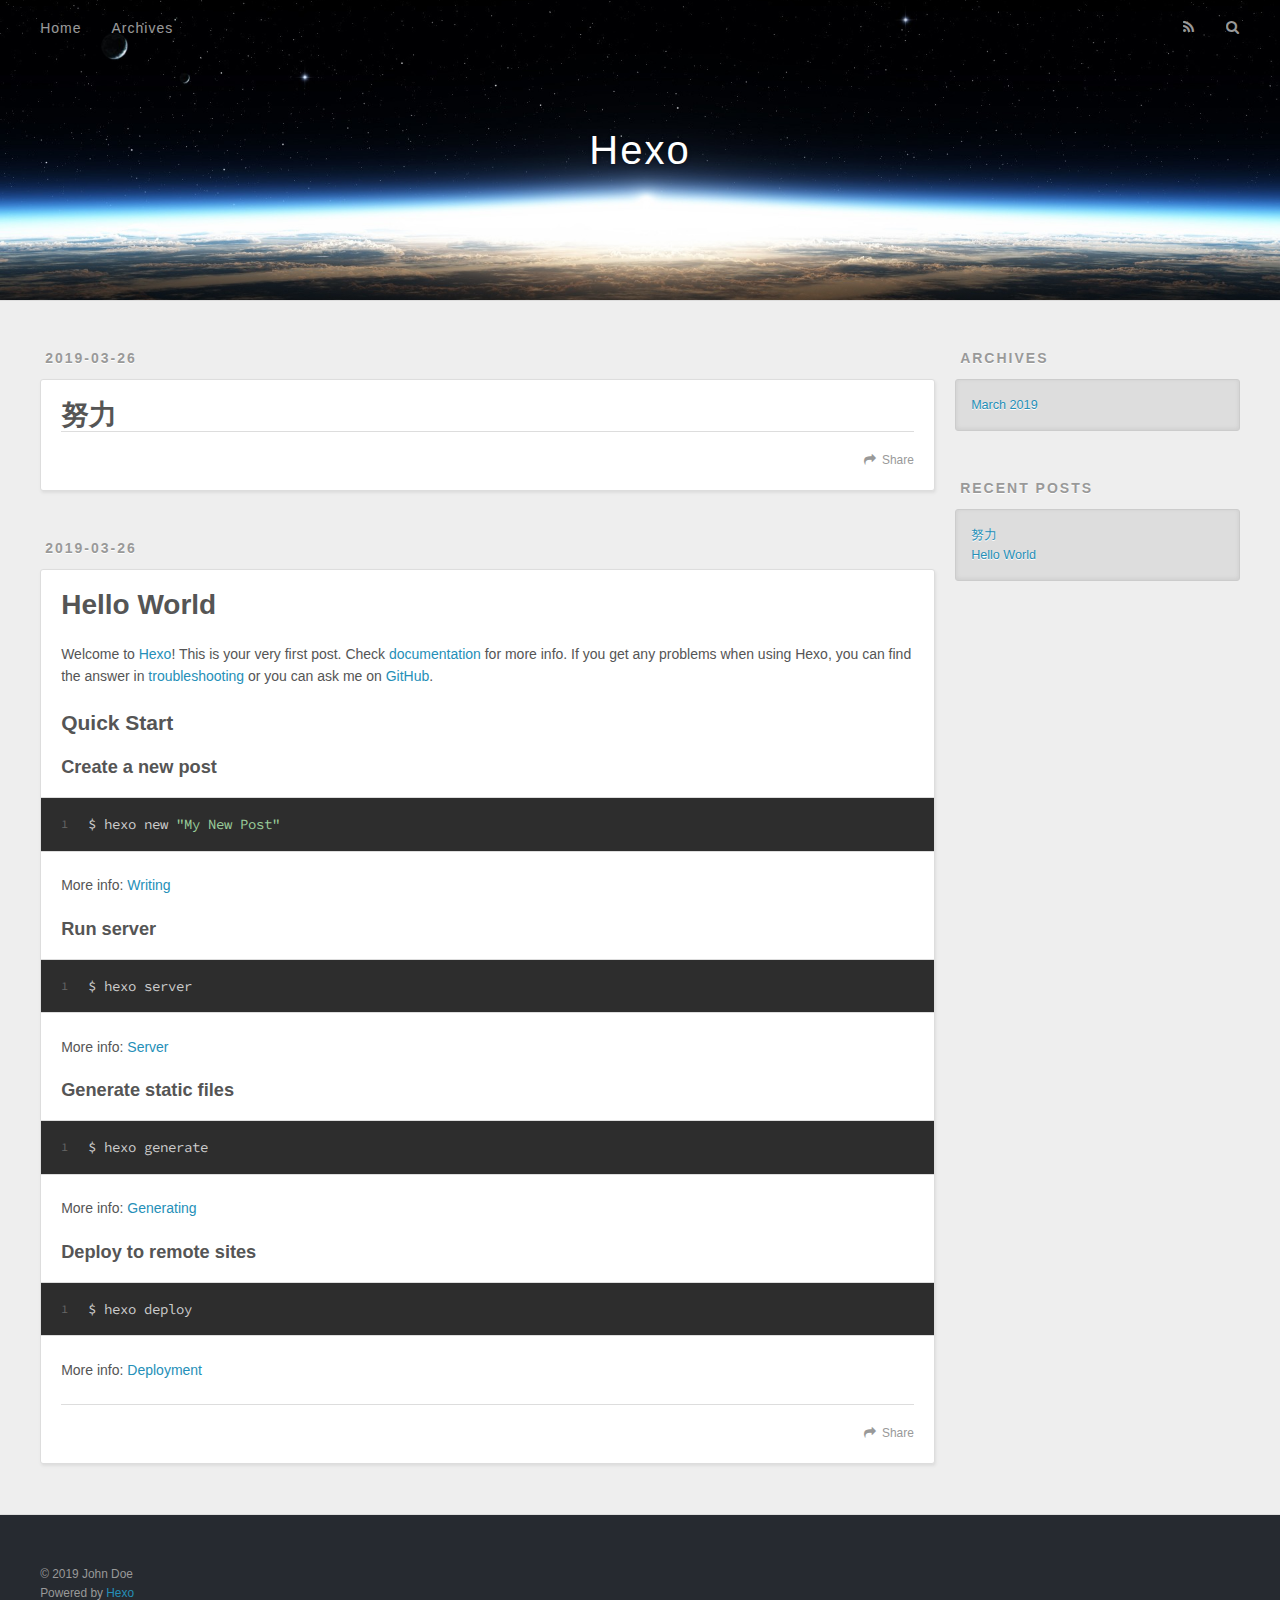
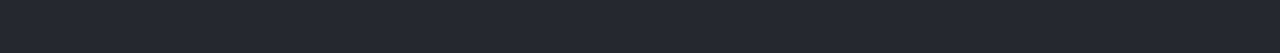
==== index.html @ d7b9ebb6 "Site updated: 2019-03-26 13:29:34" ====
<!DOCTYPE html>
<html>
<head><meta name="generator" content="Hexo 3.8.0">
  <meta charset="utf-8">
  

  
  <title>Hexo</title>
  <meta name="viewport" content="width=device-width, initial-scale=1, maximum-scale=1">
  <meta property="og:type" content="website">
<meta property="og:title" content="Hexo">
<meta property="og:url" content="http://yoursite.com/index.html">
<meta property="og:site_name" content="Hexo">
<meta property="og:locale" content="default">
<meta name="twitter:card" content="summary">
<meta name="twitter:title" content="Hexo">
  
    <link rel="alternate" href="/atom.xml" title="Hexo" type="application/atom+xml">
  
  
    <link rel="icon" href="/favicon.png">
  
  
    <link href="//fonts.googleapis.com/css?family=Source+Code+Pro" rel="stylesheet" type="text/css">
  
  <link rel="stylesheet" href="/css/style.css">
</head>
</html>
<body>
  <div id="container">
    <div id="wrap">
      <header id="header">
  <div id="banner"></div>
  <div id="header-outer" class="outer">
    <div id="header-title" class="inner">
      <h1 id="logo-wrap">
        <a href="/" id="logo">Hexo</a>
      </h1>
      
    </div>
    <div id="header-inner" class="inner">
      <nav id="main-nav">
        <a id="main-nav-toggle" class="nav-icon"></a>
        
          <a class="main-nav-link" href="/">Home</a>
        
          <a class="main-nav-link" href="/archives">Archives</a>
        
      </nav>
      <nav id="sub-nav">
        
          <a id="nav-rss-link" class="nav-icon" href="/atom.xml" title="RSS Feed"></a>
        
        <a id="nav-search-btn" class="nav-icon" title="Search"></a>
      </nav>
      <div id="search-form-wrap">
        <form action="//google.com/search" method="get" accept-charset="UTF-8" class="search-form"><input type="search" name="q" class="search-form-input" placeholder="Search"><button type="submit" class="search-form-submit">&#xF002;</button><input type="hidden" name="sitesearch" value="http://yoursite.com"></form>
      </div>
    </div>
  </div>
</header>
      <div class="outer">
        <section id="main">
  
    <article id="post-努力" class="article article-type-post" itemscope itemprop="blogPost">
  <div class="article-meta">
    <a href="/2019/03/26/努力/" class="article-date">
  <time datetime="2019-03-26T05:26:16.000Z" itemprop="datePublished">2019-03-26</time>
</a>
    
  </div>
  <div class="article-inner">
    
    
      <header class="article-header">
        
  
    <h1 itemprop="name">
      <a class="article-title" href="/2019/03/26/努力/">努力 </a>
    </h1>
  

      </header>
    
    <div class="article-entry" itemprop="articleBody">
      
        
      
    </div>
    <footer class="article-footer">
      <a data-url="http://yoursite.com/2019/03/26/努力/" data-id="cjtpc8acb0001mg4fw1z3nodf" class="article-share-link">Share</a>
      
      
    </footer>
  </div>
  
</article>


  
    <article id="post-hello-world" class="article article-type-post" itemscope itemprop="blogPost">
  <div class="article-meta">
    <a href="/2019/03/26/hello-world/" class="article-date">
  <time datetime="2019-03-26T03:21:30.908Z" itemprop="datePublished">2019-03-26</time>
</a>
    
  </div>
  <div class="article-inner">
    
    
      <header class="article-header">
        
  
    <h1 itemprop="name">
      <a class="article-title" href="/2019/03/26/hello-world/">Hello World</a>
    </h1>
  

      </header>
    
    <div class="article-entry" itemprop="articleBody">
      
        <p>Welcome to <a href="https://hexo.io/" target="_blank" rel="noopener">Hexo</a>! This is your very first post. Check <a href="https://hexo.io/docs/" target="_blank" rel="noopener">documentation</a> for more info. If you get any problems when using Hexo, you can find the answer in <a href="https://hexo.io/docs/troubleshooting.html" target="_blank" rel="noopener">troubleshooting</a> or you can ask me on <a href="https://github.com/hexojs/hexo/issues" target="_blank" rel="noopener">GitHub</a>.</p>
<h2 id="Quick-Start"><a href="#Quick-Start" class="headerlink" title="Quick Start"></a>Quick Start</h2><h3 id="Create-a-new-post"><a href="#Create-a-new-post" class="headerlink" title="Create a new post"></a>Create a new post</h3><figure class="highlight bash"><table><tr><td class="gutter"><pre><span class="line">1</span><br></pre></td><td class="code"><pre><span class="line">$ hexo new <span class="string">"My New Post"</span></span><br></pre></td></tr></table></figure>
<p>More info: <a href="https://hexo.io/docs/writing.html" target="_blank" rel="noopener">Writing</a></p>
<h3 id="Run-server"><a href="#Run-server" class="headerlink" title="Run server"></a>Run server</h3><figure class="highlight bash"><table><tr><td class="gutter"><pre><span class="line">1</span><br></pre></td><td class="code"><pre><span class="line">$ hexo server</span><br></pre></td></tr></table></figure>
<p>More info: <a href="https://hexo.io/docs/server.html" target="_blank" rel="noopener">Server</a></p>
<h3 id="Generate-static-files"><a href="#Generate-static-files" class="headerlink" title="Generate static files"></a>Generate static files</h3><figure class="highlight bash"><table><tr><td class="gutter"><pre><span class="line">1</span><br></pre></td><td class="code"><pre><span class="line">$ hexo generate</span><br></pre></td></tr></table></figure>
<p>More info: <a href="https://hexo.io/docs/generating.html" target="_blank" rel="noopener">Generating</a></p>
<h3 id="Deploy-to-remote-sites"><a href="#Deploy-to-remote-sites" class="headerlink" title="Deploy to remote sites"></a>Deploy to remote sites</h3><figure class="highlight bash"><table><tr><td class="gutter"><pre><span class="line">1</span><br></pre></td><td class="code"><pre><span class="line">$ hexo deploy</span><br></pre></td></tr></table></figure>
<p>More info: <a href="https://hexo.io/docs/deployment.html" target="_blank" rel="noopener">Deployment</a></p>

      
    </div>
    <footer class="article-footer">
      <a data-url="http://yoursite.com/2019/03/26/hello-world/" data-id="cjtpc8abx0000mg4famwymqtg" class="article-share-link">Share</a>
      
      
    </footer>
  </div>
  
</article>


  


</section>
        
          <aside id="sidebar">
  
    

  
    

  
    
  
    
  <div class="widget-wrap">
    <h3 class="widget-title">Archives</h3>
    <div class="widget">
      <ul class="archive-list"><li class="archive-list-item"><a class="archive-list-link" href="/archives/2019/03/">March 2019</a></li></ul>
    </div>
  </div>


  
    
  <div class="widget-wrap">
    <h3 class="widget-title">Recent Posts</h3>
    <div class="widget">
      <ul>
        
          <li>
            <a href="/2019/03/26/努力/">努力 </a>
          </li>
        
          <li>
            <a href="/2019/03/26/hello-world/">Hello World</a>
          </li>
        
      </ul>
    </div>
  </div>

  
</aside>
        
      </div>
      <footer id="footer">
  
  <div class="outer">
    <div id="footer-info" class="inner">
      &copy; 2019 John Doe<br>
      Powered by <a href="http://hexo.io/" target="_blank">Hexo</a>
    </div>
  </div>
</footer>
    </div>
    <nav id="mobile-nav">
  
    <a href="/" class="mobile-nav-link">Home</a>
  
    <a href="/archives" class="mobile-nav-link">Archives</a>
  
</nav>
    

<script src="//ajax.googleapis.com/ajax/libs/jquery/2.0.3/jquery.min.js"></script>


  <link rel="stylesheet" href="/fancybox/jquery.fancybox.css">
  <script src="/fancybox/jquery.fancybox.pack.js"></script>


<script src="/js/script.js"></script>



  </div>
</body>
</html>
---- css/style.css ----
body {
  width: 100%;
}
body:before,
body:after {
  content: "";
  display: table;
}
body:after {
  clear: both;
}
html,
body,
div,
span,
applet,
object,
iframe,
h1,
h2,
h3,
h4,
h5,
h6,
p,
blockquote,
pre,
a,
abbr,
acronym,
address,
big,
cite,
code,
del,
dfn,
em,
img,
ins,
kbd,
q,
s,
samp,
small,
strike,
strong,
sub,
sup,
tt,
var,
dl,
dt,
dd,
ol,
ul,
li,
fieldset,
form,
label,
legend,
table,
caption,
tbody,
tfoot,
thead,
tr,
th,
td {
  margin: 0;
  padding: 0;
  border: 0;
  outline: 0;
  font-weight: inherit;
  font-style: inherit;
  font-family: inherit;
  font-size: 100%;
  vertical-align: baseline;
}
body {
  line-height: 1;
  color: #000;
  background: #fff;
}
ol,
ul {
  list-style: none;
}
table {
  border-collapse: separate;
  border-spacing: 0;
  vertical-align: middle;
}
caption,
th,
td {
  text-align: left;
  font-weight: normal;
  vertical-align: middle;
}
a img {
  border: none;
}
input,
button {
  margin: 0;
  padding: 0;
}
input::-moz-focus-inner,
button::-moz-focus-inner {
  border: 0;
  padding: 0;
}
@font-face {
  font-family: FontAwesome;
  font-style: normal;
  font-weight: normal;
  src: url("fonts/fontawesome-webfont.eot?v=#4.0.3");
  src: url("fonts/fontawesome-webfont.eot?#iefix&v=#4.0.3") format("embedded-opentype"), url("fonts/fontawesome-webfont.woff?v=#4.0.3") format("woff"), url("fonts/fontawesome-webfont.ttf?v=#4.0.3") format("truetype"), url("fonts/fontawesome-webfont.svg#fontawesomeregular?v=#4.0.3") format("svg");
}
html,
body,
#container {
  height: 100%;
}
body {
  background: #eee;
  font: 14px -apple-system, BlinkMacSystemFont, "Segoe UI", "Roboto", "Oxygen", "Ubuntu", "Cantarell", "Fira Sans", "Droid Sans", "Helvetica Neue", sans-serif;
  -webkit-text-size-adjust: 100%;
}
.outer {
  max-width: 1220px;
  margin: 0 auto;
  padding: 0 20px;
}
.outer:before,
.outer:after {
  content: "";
  display: table;
}
.outer:after {
  clear: both;
}
.inner {
  display: inline;
  float: left;
  width: 98.33333333333333%;
  margin: 0 0.833333333333333%;
}
.left,
.alignleft {
  float: left;
}
.right,
.alignright {
  float: right;
}
.clear {
  clear: both;
}
#container {
  position: relative;
}
.mobile-nav-on {
  overflow: hidden;
}
#wrap {
  height: 100%;
  width: 100%;
  position: absolute;
  top: 0;
  left: 0;
  -webkit-transition: 0.2s ease-out;
  -moz-transition: 0.2s ease-out;
  -ms-transition: 0.2s ease-out;
  transition: 0.2s ease-out;
  z-index: 1;
  background: #eee;
}
.mobile-nav-on #wrap {
  left: 280px;
}
@media screen and (min-width: 768px) {
  #main {
    display: inline;
    float: left;
    width: 73.33333333333333%;
    margin: 0 0.833333333333333%;
  }
}
.article-date,
.article-category-link,
.archive-year,
.widget-title {
  text-decoration: none;
  text-transform: uppercase;
  letter-spacing: 2px;
  color: #999;
  margin-bottom: 1em;
  margin-left: 5px;
  line-height: 1em;
  text-shadow: 0 1px #fff;
  font-weight: bold;
}
.article-inner,
.archive-article-inner {
  background: #fff;
  -webkit-box-shadow: 1px 2px 3px #ddd;
  box-shadow: 1px 2px 3px #ddd;
  border: 1px solid #ddd;
  border-radius: 3px;
}
.article-entry h1,
.widget h1 {
  font-size: 2em;
}
.article-entry h2,
.widget h2 {
  font-size: 1.5em;
}
.article-entry h3,
.widget h3 {
  font-size: 1.3em;
}
.article-entry h4,
.widget h4 {
  font-size: 1.2em;
}
.article-entry h5,
.widget h5 {
  font-size: 1em;
}
.article-entry h6,
.widget h6 {
  font-size: 1em;
  color: #999;
}
.article-entry hr,
.widget hr {
  border: 1px dashed #ddd;
}
.article-entry strong,
.widget strong {
  font-weight: bold;
}
.article-entry em,
.widget em,
.article-entry cite,
.widget cite {
  font-style: italic;
}
.article-entry sup,
.widget sup,
.article-entry sub,
.widget sub {
  font-size: 0.75em;
  line-height: 0;
  position: relative;
  vertical-align: baseline;
}
.article-entry sup,
.widget sup {
  top: -0.5em;
}
.article-entry sub,
.widget sub {
  bottom: -0.2em;
}
.article-entry small,
.widget small {
  font-size: 0.85em;
}
.article-entry acronym,
.widget acronym,
.article-entry abbr,
.widget abbr {
  border-bottom: 1px dotted;
}
.article-entry ul,
.widget ul,
.article-entry ol,
.widget ol,
.article-entry dl,
.widget dl {
  margin: 0 20px;
  line-height: 1.6em;
}
.article-entry ul ul,
.widget ul ul,
.article-entry ol ul,
.widget ol ul,
.article-entry ul ol,
.widget ul ol,
.article-entry ol ol,
.widget ol ol {
  margin-top: 0;
  margin-bottom: 0;
}
.article-entry ul,
.widget ul {
  list-style: disc;
}
.article-entry ol,
.widget ol {
  list-style: decimal;
}
.article-entry dt,
.widget dt {
  font-weight: bold;
}
#header {
  height: 300px;
  position: relative;
  border-bottom: 1px solid #ddd;
}
#header:before,
#header:after {
  content: "";
  position: absolute;
  left: 0;
  right: 0;
  height: 40px;
}
#header:before {
  top: 0;
  background: -webkit-linear-gradient(rgba(0,0,0,0.2), transparent);
  background: -moz-linear-gradient(rgba(0,0,0,0.2), transparent);
  background: -ms-linear-gradient(rgba(0,0,0,0.2), transparent);
  background: linear-gradient(rgba(0,0,0,0.2), transparent);
}
#header:after {
  bottom: 0;
  background: -webkit-linear-gradient(transparent, rgba(0,0,0,0.2));
  background: -moz-linear-gradient(transparent, rgba(0,0,0,0.2));
  background: -ms-linear-gradient(transparent, rgba(0,0,0,0.2));
  background: linear-gradient(transparent, rgba(0,0,0,0.2));
}
#header-outer {
  height: 100%;
  position: relative;
}
#header-inner {
  position: relative;
  overflow: hidden;
}
#banner {
  position: absolute;
  top: 0;
  left: 0;
  width: 100%;
  height: 100%;
  background: url("images/banner.jpg") center #000;
  -webkit-background-size: cover;
  -moz-background-size: cover;
  background-size: cover;
  z-index: -1;
}
#header-title {
  text-align: center;
  height: 40px;
  position: absolute;
  top: 50%;
  left: 0;
  margin-top: -20px;
}
#logo,
#subtitle {
  text-decoration: none;
  color: #fff;
  font-weight: 300;
  text-shadow: 0 1px 4px rgba(0,0,0,0.3);
}
#logo {
  font-size: 40px;
  line-height: 40px;
  letter-spacing: 2px;
}
#subtitle {
  font-size: 16px;
  line-height: 16px;
  letter-spacing: 1px;
}
#subtitle-wrap {
  margin-top: 16px;
}
#main-nav {
  float: left;
  margin-left: -15px;
}
.nav-icon,
.main-nav-link {
  float: left;
  color: #fff;
  opacity: 0.6;
  text-decoration: none;
  text-shadow: 0 1px rgba(0,0,0,0.2);
  -webkit-transition: opacity 0.2s;
  -moz-transition: opacity 0.2s;
  -ms-transition: opacity 0.2s;
  transition: opacity 0.2s;
  display: block;
  padding: 20px 15px;
}
.nav-icon:hover,
.main-nav-link:hover {
  opacity: 1;
}
.nav-icon {
  font-family: FontAwesome;
  text-align: center;
  font-size: 14px;
  width: 14px;
  height: 14px;
  padding: 20px 15px;
  position: relative;
  cursor: pointer;
}
.main-nav-link {
  font-weight: 300;
  letter-spacing: 1px;
}
@media screen and (max-width: 479px) {
  .main-nav-link {
    display: none;
  }
}
#main-nav-toggle {
  display: none;
}
#main-nav-toggle:before {
  content: "\f0c9";
}
@media screen and (max-width: 479px) {
  #main-nav-toggle {
    display: block;
  }
}
#sub-nav {
  float: right;
  margin-right: -15px;
}
#nav-rss-link:before {
  content: "\f09e";
}
#nav-search-btn:before {
  content: "\f002";
}
#search-form-wrap {
  position: absolute;
  top: 15px;
  width: 150px;
  height: 30px;
  right: -150px;
  opacity: 0;
  -webkit-transition: 0.2s ease-out;
  -moz-transition: 0.2s ease-out;
  -ms-transition: 0.2s ease-out;
  transition: 0.2s ease-out;
}
#search-form-wrap.on {
  opacity: 1;
  right: 0;
}
@media screen and (max-width: 479px) {
  #search-form-wrap {
    width: 100%;
    right: -100%;
  }
}
.search-form {
  position: absolute;
  top: 0;
  left: 0;
  right: 0;
  background: #fff;
  padding: 5px 15px;
  border-radius: 15px;
  -webkit-box-shadow: 0 0 10px rgba(0,0,0,0.3);
  box-shadow: 0 0 10px rgba(0,0,0,0.3);
}
.search-form-input {
  border: none;
  background: none;
  color: #555;
  width: 100%;
  font: 13px -apple-system, BlinkMacSystemFont, "Segoe UI", "Roboto", "Oxygen", "Ubuntu", "Cantarell", "Fira Sans", "Droid Sans", "Helvetica Neue", sans-serif;
  outline: none;
}
.search-form-input::-webkit-search-results-decoration,
.search-form-input::-webkit-search-cancel-button {
  -webkit-appearance: none;
}
.search-form-submit {
  position: absolute;
  top: 50%;
  right: 10px;
  margin-top: -7px;
  font: 13px FontAwesome;
  border: none;
  background: none;
  color: #bbb;
  cursor: pointer;
}
.search-form-submit:hover,
.search-form-submit:focus {
  color: #777;
}
.article {
  margin: 50px 0;
}
.article-inner {
  overflow: hidden;
}
.article-meta:before,
.article-meta:after {
  content: "";
  display: table;
}
.article-meta:after {
  clear: both;
}
.article-date {
  float: left;
}
.article-category {
  float: left;
  line-height: 1em;
  color: #ccc;
  text-shadow: 0 1px #fff;
  margin-left: 8px;
}
.article-category:before {
  content: "\2022";
}
.article-category-link {
  margin: 0 12px 1em;
}
.article-header {
  padding: 20px 20px 0;
}
.article-title {
  text-decoration: none;
  font-size: 2em;
  font-weight: bold;
  color: #555;
  line-height: 1.1em;
  -webkit-transition: color 0.2s;
  -moz-transition: color 0.2s;
  -ms-transition: color 0.2s;
  transition: color 0.2s;
}
a.article-title:hover {
  color: #258fb8;
}
.article-entry {
  color: #555;
  padding: 0 20px;
}
.article-entry:before,
.article-entry:after {
  content: "";
  display: table;
}
.article-entry:after {
  clear: both;
}
.article-entry p,
.article-entry table {
  line-height: 1.6em;
  margin: 1.6em 0;
}
.article-entry h1,
.article-entry h2,
.article-entry h3,
.article-entry h4,
.article-entry h5,
.article-entry h6 {
  font-weight: bold;
}
.article-entry h1,
.article-entry h2,
.article-entry h3,
.article-entry h4,
.article-entry h5,
.article-entry h6 {
  line-height: 1.1em;
  margin: 1.1em 0;
}
.article-entry a {
  color: #258fb8;
  text-decoration: none;
}
.article-entry a:hover {
  text-decoration: underline;
}
.article-entry ul,
.article-entry ol,
.article-entry dl {
  margin-top: 1.6em;
  margin-bottom: 1.6em;
}
.article-entry img,
.article-entry video {
  max-width: 100%;
  height: auto;
  display: block;
  margin: auto;
}
.article-entry iframe {
  border: none;
}
.article-entry table {
  width: 100%;
  border-collapse: collapse;
  border-spacing: 0;
}
.article-entry th {
  font-weight: bold;
  border-bottom: 3px solid #ddd;
  padding-bottom: 0.5em;
}
.article-entry td {
  border-bottom: 1px solid #ddd;
  padding: 10px 0;
}
.article-entry blockquote {
  font-family: Georgia, "Times New Roman", serif;
  font-size: 1.4em;
  margin: 1.6em 20px;
  text-align: center;
}
.article-entry blockquote footer {
  font-size: 14px;
  margin: 1.6em 0;
  font-family: -apple-system, BlinkMacSystemFont, "Segoe UI", "Roboto", "Oxygen", "Ubuntu", "Cantarell", "Fira Sans", "Droid Sans", "Helvetica Neue", sans-serif;
}
.article-entry blockquote footer cite:before {
  content: "—";
  padding: 0 0.5em;
}
.article-entry .pullquote {
  text-align: left;
  width: 45%;
  margin: 0;
}
.article-entry .pullquote.left {
  margin-left: 0.5em;
  margin-right: 1em;
}
.article-entry .pullquote.right {
  margin-right: 0.5em;
  margin-left: 1em;
}
.article-entry .caption {
  color: #999;
  display: block;
  font-size: 0.9em;
  margin-top: 0.5em;
  position: relative;
  text-align: center;
}
.article-entry .video-container {
  position: relative;
  padding-top: 56.25%;
  height: 0;
  overflow: hidden;
}
.article-entry .video-container iframe,
.article-entry .video-container object,
.article-entry .video-container embed {
  position: absolute;
  top: 0;
  left: 0;
  width: 100%;
  height: 100%;
  margin-top: 0;
}
.article-more-link a {
  display: inline-block;
  line-height: 1em;
  padding: 6px 15px;
  border-radius: 15px;
  background: #eee;
  color: #999;
  text-shadow: 0 1px #fff;
  text-decoration: none;
}
.article-more-link a:hover {
  background: #258fb8;
  color: #fff;
  text-decoration: none;
  text-shadow: 0 1px #1e7293;
}
.article-footer {
  font-size: 0.85em;
  line-height: 1.6em;
  border-top: 1px solid #ddd;
  padding-top: 1.6em;
  margin: 0 20px 20px;
}
.article-footer:before,
.article-footer:after {
  content: "";
  display: table;
}
.article-footer:after {
  clear: both;
}
.article-footer a {
  color: #999;
  text-decoration: none;
}
.article-footer a:hover {
  color: #555;
}
.article-tag-list-item {
  float: left;
  margin-right: 10px;
}
.article-tag-list-link:before {
  content: "#";
}
.article-comment-link {
  float: right;
}
.article-comment-link:before {
  content: "\f075";
  font-family: FontAwesome;
  padding-right: 8px;
}
.article-share-link {
  cursor: pointer;
  float: right;
  margin-left: 20px;
}
.article-share-link:before {
  content: "\f064";
  font-family: FontAwesome;
  padding-right: 6px;
}
#article-nav {
  position: relative;
}
#article-nav:before,
#article-nav:after {
  content: "";
  display: table;
}
#article-nav:after {
  clear: both;
}
@media screen and (min-width: 768px) {
  #article-nav {
    margin: 50px 0;
  }
  #article-nav:before {
    width: 8px;
    height: 8px;
    position: absolute;
    top: 50%;
    left: 50%;
    margin-top: -4px;
    margin-left: -4px;
    content: "";
    border-radius: 50%;
    background: #ddd;
    -webkit-box-shadow: 0 1px 2px #fff;
    box-shadow: 0 1px 2px #fff;
  }
}
.article-nav-link-wrap {
  text-decoration: none;
  text-shadow: 0 1px #fff;
  color: #999;
  -webkit-box-sizing: border-box;
  -moz-box-sizing: border-box;
  box-sizing: border-box;
  margin-top: 50px;
  text-align: center;
  display: block;
}
.article-nav-link-wrap:hover {
  color: #555;
}
@media screen and (min-width: 768px) {
  .article-nav-link-wrap {
    width: 50%;
    margin-top: 0;
  }
}
@media screen and (min-width: 768px) {
  #article-nav-newer {
    float: left;
    text-align: right;
    padding-right: 20px;
  }
}
@media screen and (min-width: 768px) {
  #article-nav-older {
    float: right;
    text-align: left;
    padding-left: 20px;
  }
}
.article-nav-caption {
  text-transform: uppercase;
  letter-spacing: 2px;
  color: #ddd;
  line-height: 1em;
  font-weight: bold;
}
#article-nav-newer .article-nav-caption {
  margin-right: -2px;
}
.article-nav-title {
  font-size: 0.85em;
  line-height: 1.6em;
  margin-top: 0.5em;
}
.article-share-box {
  position: absolute;
  display: none;
  background: #fff;
  -webkit-box-shadow: 1px 2px 10px rgba(0,0,0,0.2);
  box-shadow: 1px 2px 10px rgba(0,0,0,0.2);
  border-radius: 3px;
  margin-left: -145px;
  overflow: hidden;
  z-index: 1;
}
.article-share-box.on {
  display: block;
}
.article-share-input {
  width: 100%;
  background: none;
  -webkit-box-sizing: border-box;
  -moz-box-sizing: border-box;
  box-sizing: border-box;
  font: 14px -apple-system, BlinkMacSystemFont, "Segoe UI", "Roboto", "Oxygen", "Ubuntu", "Cantarell", "Fira Sans", "Droid Sans", "Helvetica Neue", sans-serif;
  padding: 0 15px;
  color: #555;
  outline: none;
  border: 1px solid #ddd;
  border-radius: 3px 3px 0 0;
  height: 36px;
  line-height: 36px;
}
.article-share-links {
  background: #eee;
}
.article-share-links:before,
.article-share-links:after {
  content: "";
  display: table;
}
.article-share-links:after {
  clear: both;
}
.article-share-twitter,
.article-share-facebook,
.article-share-pinterest,
.article-share-google {
  width: 50px;
  height: 36px;
  display: block;
  float: left;
  position: relative;
  color: #999;
  text-shadow: 0 1px #fff;
}
.article-share-twitter:before,
.article-share-facebook:before,
.article-share-pinterest:before,
.article-share-google:before {
  font-size: 20px;
  font-family: FontAwesome;
  width: 20px;
  height: 20px;
  position: absolute;
  top: 50%;
  left: 50%;
  margin-top: -10px;
  margin-left: -10px;
  text-align: center;
}
.article-share-twitter:hover,
.article-share-facebook:hover,
.article-share-pinterest:hover,
.article-share-google:hover {
  color: #fff;
}
.article-share-twitter:before {
  content: "\f099";
}
.article-share-twitter:hover {
  background: #00aced;
  text-shadow: 0 1px #008abe;
}
.article-share-facebook:before {
  content: "\f09a";
}
.article-share-facebook:hover {
  background: #3b5998;
  text-shadow: 0 1px #2f477a;
}
.article-share-pinterest:before {
  content: "\f0d2";
}
.article-share-pinterest:hover {
  background: #cb2027;
  text-shadow: 0 1px #a21a1f;
}
.article-share-google:before {
  content: "\f0d5";
}
.article-share-google:hover {
  background: #dd4b39;
  text-shadow: 0 1px #be3221;
}
.article-gallery {
  background: #000;
  position: relative;
}
.article-gallery-photos {
  position: relative;
  overflow: hidden;
}
.article-gallery-img {
  display: none;
  max-width: 100%;
}
.article-gallery-img:first-child {
  display: block;
}
.article-gallery-img.loaded {
  position: absolute;
  display: block;
}
.article-gallery-img img {
  display: block;
  max-width: 100%;
  margin: 0 auto;
}
#comments {
  background: #fff;
  -webkit-box-shadow: 1px 2px 3px #ddd;
  box-shadow: 1px 2px 3px #ddd;
  padding: 20px;
  border: 1px solid #ddd;
  border-radius: 3px;
  margin: 50px 0;
}
#comments a {
  color: #258fb8;
}
.archives-wrap {
  margin: 50px 0;
}
.archives:before,
.archives:after {
  content: "";
  display: table;
}
.archives:after {
  clear: both;
}
.archive-year-wrap {
  margin-bottom: 1em;
}
.archives {
  -webkit-column-gap: 10px;
  -moz-column-gap: 10px;
  column-gap: 10px;
}
@media screen and (min-width: 480px) and (max-width: 767px) {
  .archives {
    -webkit-column-count: 2;
    -moz-column-count: 2;
    column-count: 2;
  }
}
@media screen and (min-width: 768px) {
  .archives {
    -webkit-column-count: 3;
    -moz-column-count: 3;
    column-count: 3;
  }
}
.archive-article {
  -webkit-column-break-inside: avoid;
  page-break-inside: avoid;
  overflow: hidden;
  break-inside: avoid-column;
}
.archive-article-inner {
  padding: 10px;
  margin-bottom: 15px;
}
.archive-article-title {
  text-decoration: none;
  font-weight: bold;
  color: #555;
  -webkit-transition: color 0.2s;
  -moz-transition: color 0.2s;
  -ms-transition: color 0.2s;
  transition: color 0.2s;
  line-height: 1.6em;
}
.archive-article-title:hover {
  color: #258fb8;
}
.archive-article-footer {
  margin-top: 1em;
}
.archive-article-date {
  color: #999;
  text-decoration: none;
  font-size: 0.85em;
  line-height: 1em;
  margin-bottom: 0.5em;
  display: block;
}
#page-nav {
  margin: 50px auto;
  background: #fff;
  -webkit-box-shadow: 1px 2px 3px #ddd;
  box-shadow: 1px 2px 3px #ddd;
  border: 1px solid #ddd;
  border-radius: 3px;
  text-align: center;
  color: #999;
  overflow: hidden;
}
#page-nav:before,
#page-nav:after {
  content: "";
  display: table;
}
#page-nav:after {
  clear: both;
}
#page-nav a,
#page-nav span {
  padding: 10px 20px;
  line-height: 1;
  height: 2ex;
}
#page-nav a {
  color: #999;
  text-decoration: none;
}
#page-nav a:hover {
  background: #999;
  color: #fff;
}
#page-nav .prev {
  float: left;
}
#page-nav .next {
  float: right;
}
#page-nav .page-number {
  display: inline-block;
}
@media screen and (max-width: 479px) {
  #page-nav .page-number {
    display: none;
  }
}
#page-nav .current {
  color: #555;
  font-weight: bold;
}
#page-nav .space {
  color: #ddd;
}
#footer {
  background: #262a30;
  padding: 50px 0;
  border-top: 1px solid #ddd;
  color: #999;
}
#footer a {
  color: #258fb8;
  text-decoration: none;
}
#footer a:hover {
  text-decoration: underline;
}
#footer-info {
  line-height: 1.6em;
  font-size: 0.85em;
}
.article-entry pre,
.article-entry .highlight {
  background: #2d2d2d;
  margin: 0 -20px;
  padding: 15px 20px;
  border-style: solid;
  border-color: #ddd;
  border-width: 1px 0;
  overflow: auto;
  color: #ccc;
  line-height: 22.400000000000002px;
}
.article-entry .highlight .gutter pre,
.article-entry .gist .gist-file .gist-data .line-numbers {
  color: #666;
  font-size: 0.85em;
}
.article-entry pre,
.article-entry code {
  font-family: "Source Code Pro", Consolas, Monaco, Menlo, Consolas, monospace;
}
.article-entry code {
  background: #eee;
  text-shadow: 0 1px #fff;
  padding: 0 0.3em;
}
.article-entry pre code {
  background: none;
  text-shadow: none;
  padding: 0;
}
.article-entry .highlight pre {
  border: none;
  margin: 0;
  padding: 0;
}
.article-entry .highlight table {
  margin: 0;
  width: auto;
}
.article-entry .highlight td {
  border: none;
  padding: 0;
}
.article-entry .highlight figcaption {
  font-size: 0.85em;
  color: #999;
  line-height: 1em;
  margin-bottom: 1em;
}
.article-entry .highlight figcaption:before,
.article-entry .highlight figcaption:after {
  content: "";
  display: table;
}
.article-entry .highlight figcaption:after {
  clear: both;
}
.article-entry .highlight figcaption a {
  float: right;
}
.article-entry .highlight .gutter pre {
  text-align: right;
  padding-right: 20px;
}
.article-entry .highlight .line {
  height: 22.400000000000002px;
}
.article-entry .highlight .line.marked {
  background: #515151;
}
.article-entry .gist {
  margin: 0 -20px;
  border-style: solid;
  border-color: #ddd;
  border-width: 1px 0;
  background: #2d2d2d;
  padding: 15px 20px 15px 0;
}
.article-entry .gist .gist-file {
  border: none;
  font-family: "Source Code Pro", Consolas, Monaco, Menlo, Consolas, monospace;
  margin: 0;
}
.article-entry .gist .gist-file .gist-data {
  background: none;
  border: none;
}
.article-entry .gist .gist-file .gist-data .line-numbers {
  background: none;
  border: none;
  padding: 0 20px 0 0;
}
.article-entry .gist .gist-file .gist-data .line-data {
  padding: 0 !important;
}
.article-entry .gist .gist-file .highlight {
  margin: 0;
  padding: 0;
  border: none;
}
.article-entry .gist .gist-file .gist-meta {
  background: #2d2d2d;
  color: #999;
  font: 0.85em -apple-system, BlinkMacSystemFont, "Segoe UI", "Roboto", "Oxygen", "Ubuntu", "Cantarell", "Fira Sans", "Droid Sans", "Helvetica Neue", sans-serif;
  text-shadow: 0 0;
  padding: 0;
  margin-top: 1em;
  margin-left: 20px;
}
.article-entry .gist .gist-file .gist-meta a {
  color: #258fb8;
  font-weight: normal;
}
.article-entry .gist .gist-file .gist-meta a:hover {
  text-decoration: underline;
}
pre .comment,
pre .title {
  color: #999;
}
pre .variable,
pre .attribute,
pre .tag,
pre .regexp,
pre .ruby .constant,
pre .xml .tag .title,
pre .xml .pi,
pre .xml .doctype,
pre .html .doctype,
pre .css .id,
pre .css .class,
pre .css .pseudo {
  color: #f2777a;
}
pre .number,
pre .preprocessor,
pre .built_in,
pre .literal,
pre .params,
pre .constant {
  color: #f99157;
}
pre .class,
pre .ruby .class .title,
pre .css .rules .attribute {
  color: #9c9;
}
pre .string,
pre .value,
pre .inheritance,
pre .header,
pre .ruby .symbol,
pre .xml .cdata {
  color: #9c9;
}
pre .css .hexcolor {
  color: #6cc;
}
pre .function,
pre .python .decorator,
pre .python .title,
pre .ruby .function .title,
pre .ruby .title .keyword,
pre .perl .sub,
pre .javascript .title,
pre .coffeescript .title {
  color: #69c;
}
pre .keyword,
pre .javascript .function {
  color: #c9c;
}
@media screen and (max-width: 479px) {
  #mobile-nav {
    position: absolute;
    top: 0;
    left: 0;
    width: 280px;
    height: 100%;
    background: #191919;
    border-right: 1px solid #fff;
  }
}
@media screen and (max-width: 479px) {
  .mobile-nav-link {
    display: block;
    color: #999;
    text-decoration: none;
    padding: 15px 20px;
    font-weight: bold;
  }
  .mobile-nav-link:hover {
    color: #fff;
  }
}
@media screen and (min-width: 768px) {
  #sidebar {
    display: inline;
    float: left;
    width: 23.333333333333332%;
    margin: 0 0.833333333333333%;
  }
}
.widget-wrap {
  margin: 50px 0;
}
.widget {
  color: #777;
  text-shadow: 0 1px #fff;
  background: #ddd;
  -webkit-box-shadow: 0 -1px 4px #ccc inset;
  box-shadow: 0 -1px 4px #ccc inset;
  border: 1px solid #ccc;
  padding: 15px;
  border-radius: 3px;
}
.widget a {
  color: #258fb8;
  text-decoration: none;
}
.widget a:hover {
  text-decoration: underline;
}
.widget ul ul,
.widget ol ul,
.widget dl ul,
.widget ul ol,
.widget ol ol,
.widget dl ol,
.widget ul dl,
.widget ol dl,
.widget dl dl {
  margin-left: 15px;
  list-style: disc;
}
.widget {
  line-height: 1.6em;
  word-wrap: break-word;
  font-size: 0.9em;
}
.widget ul,
.widget ol {
  list-style: none;
  margin: 0;
}
.widget ul ul,
.widget ol ul,
.widget ul ol,
.widget ol ol {
  margin: 0 20px;
}
.widget ul ul,
.widget ol ul {
  list-style: disc;
}
.widget ul ol,
.widget ol ol {
  list-style: decimal;
}
.category-list-count,
.tag-list-count,
.archive-list-count {
  padding-left: 5px;
  color: #999;
  font-size: 0.85em;
}
.category-list-count:before,
.tag-list-count:before,
.archive-list-count:before {
  content: "(";
}
.category-list-count:after,
.tag-list-count:after,
.archive-list-count:after {
  content: ")";
}
.tagcloud a {
  margin-right: 5px;
  display: inline-block;
}
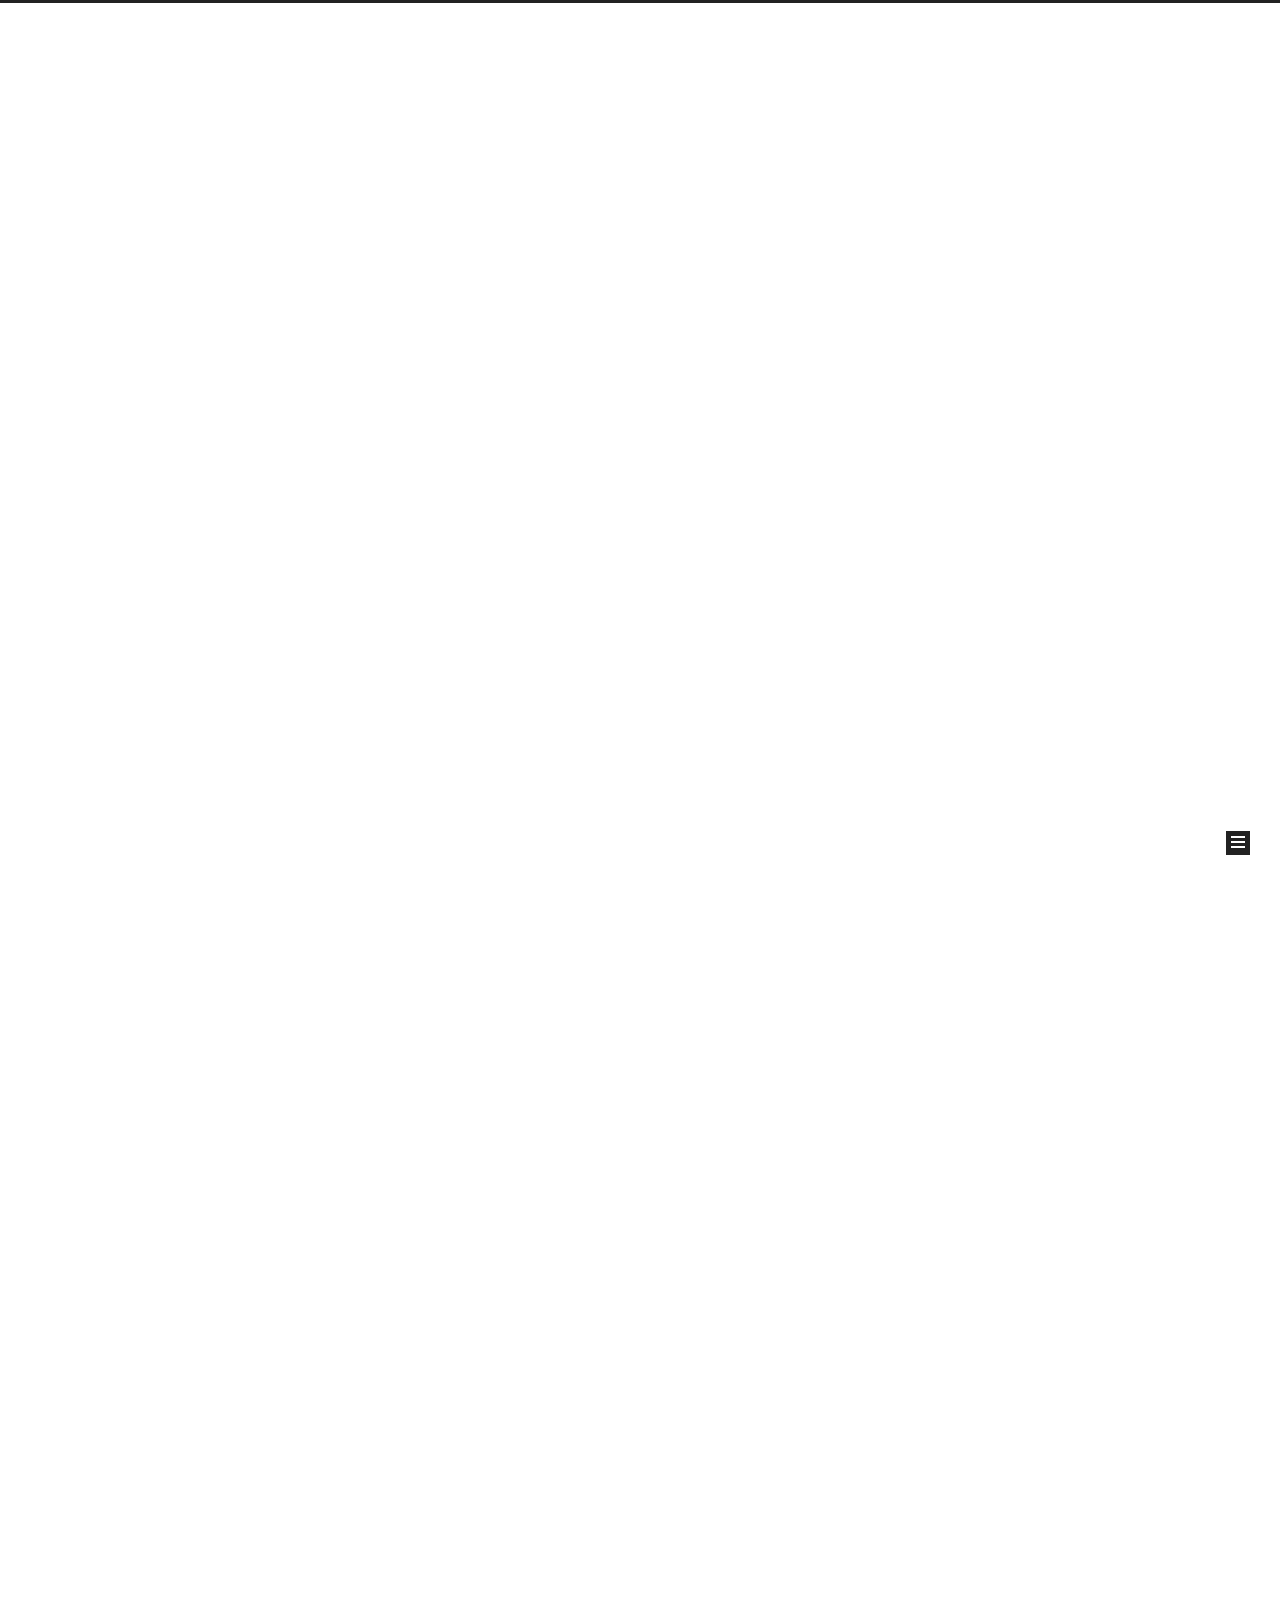
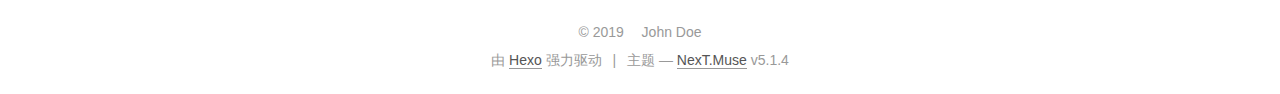
==== commit 2deae6ba: "Site updated: 2019-03-26 14:38:12" ====
--- a/index.html
+++ b/index.html
@@ -1,126 +1,426 @@
 <!DOCTYPE html>
-<html>
+
+
+
+  
+
+
+<html class="theme-next muse use-motion" lang="zh-Hans">
 <head><meta name="generator" content="Hexo 3.8.0">
-  <meta charset="utf-8">
-  
-
-  
-  <title>Hexo</title>
-  <meta name="viewport" content="width=device-width, initial-scale=1, maximum-scale=1">
-  <meta property="og:type" content="website">
+  <meta charset="UTF-8">
+<meta http-equiv="X-UA-Compatible" content="IE=edge">
+<meta name="viewport" content="width=device-width, initial-scale=1, maximum-scale=1">
+<meta name="theme-color" content="#222">
+
+
+
+
+
+
+
+
+
+<meta http-equiv="Cache-Control" content="no-transform">
+<meta http-equiv="Cache-Control" content="no-siteapp">
+
+
+
+
+
+
+
+
+
+
+
+
+
+
+
+
+  
+  
+  <link href="/lib/fancybox/source/jquery.fancybox.css?v=2.1.5" rel="stylesheet" type="text/css">
+
+
+
+
+
+
+
+<link href="/lib/font-awesome/css/font-awesome.min.css?v=4.6.2" rel="stylesheet" type="text/css">
+
+<link href="/css/main.css?v=5.1.4" rel="stylesheet" type="text/css">
+
+
+  <link rel="apple-touch-icon" sizes="180x180" href="/images/apple-touch-icon-next.png?v=5.1.4">
+
+
+  <link rel="icon" type="image/png" sizes="32x32" href="/images/favicon-32x32-next.png?v=5.1.4">
+
+
+  <link rel="icon" type="image/png" sizes="16x16" href="/images/favicon-16x16-next.png?v=5.1.4">
+
+
+  <link rel="mask-icon" href="/images/logo.svg?v=5.1.4" color="#222">
+
+
+
+
+
+  <meta name="keywords" content="Hexo, NexT">
+
+
+
+
+
+
+
+
+
+
+<meta property="og:type" content="website">
 <meta property="og:title" content="Hexo">
 <meta property="og:url" content="http://yoursite.com/index.html">
 <meta property="og:site_name" content="Hexo">
-<meta property="og:locale" content="default">
+<meta property="og:locale" content="zh-Hans">
 <meta name="twitter:card" content="summary">
 <meta name="twitter:title" content="Hexo">
-  
-    <link rel="alternate" href="/atom.xml" title="Hexo" type="application/atom+xml">
-  
-  
-    <link rel="icon" href="/favicon.png">
-  
-  
-    <link href="//fonts.googleapis.com/css?family=Source+Code+Pro" rel="stylesheet" type="text/css">
-  
-  <link rel="stylesheet" href="/css/style.css">
+
+
+
+<script type="text/javascript" id="hexo.configurations">
+  var NexT = window.NexT || {};
+  var CONFIG = {
+    root: '/',
+    scheme: 'Muse',
+    version: '5.1.4',
+    sidebar: {"position":"left","display":"post","offset":12,"b2t":false,"scrollpercent":false,"onmobile":false},
+    fancybox: true,
+    tabs: true,
+    motion: {"enable":true,"async":false,"transition":{"post_block":"fadeIn","post_header":"slideDownIn","post_body":"slideDownIn","coll_header":"slideLeftIn","sidebar":"slideUpIn"}},
+    duoshuo: {
+      userId: '0',
+      author: '博主'
+    },
+    algolia: {
+      applicationID: '',
+      apiKey: '',
+      indexName: '',
+      hits: {"per_page":10},
+      labels: {"input_placeholder":"Search for Posts","hits_empty":"We didn't find any results for the search: ${query}","hits_stats":"${hits} results found in ${time} ms"}
+    }
+  };
+</script>
+
+
+
+  <link rel="canonical" href="http://yoursite.com/">
+
+
+
+
+
+  <title>Hexo</title>
+  
+
+
+
+
+
+
+
+
 </head>
-</html>
-<body>
-  <div id="container">
-    <div id="wrap">
-      <header id="header">
-  <div id="banner"></div>
-  <div id="header-outer" class="outer">
-    <div id="header-title" class="inner">
-      <h1 id="logo-wrap">
-        <a href="/" id="logo">Hexo</a>
-      </h1>
-      
+
+<body itemscope itemtype="http://schema.org/WebPage" lang="zh-Hans">
+
+  
+  
+    
+  
+
+  <div class="container sidebar-position-left 
+  page-home">
+    <div class="headband"></div>
+
+    <header id="header" class="header" itemscope itemtype="http://schema.org/WPHeader">
+      <div class="header-inner"><div class="site-brand-wrapper">
+  <div class="site-meta ">
+    
+
+    <div class="custom-logo-site-title">
+      <a href="/" class="brand" rel="start">
+        <span class="logo-line-before"><i></i></span>
+        <span class="site-title">Hexo</span>
+        <span class="logo-line-after"><i></i></span>
+      </a>
     </div>
-    <div id="header-inner" class="inner">
-      <nav id="main-nav">
-        <a id="main-nav-toggle" class="nav-icon"></a>
-        
-          <a class="main-nav-link" href="/">Home</a>
-        
-          <a class="main-nav-link" href="/archives">Archives</a>
-        
-      </nav>
-      <nav id="sub-nav">
-        
-          <a id="nav-rss-link" class="nav-icon" href="/atom.xml" title="RSS Feed"></a>
-        
-        <a id="nav-search-btn" class="nav-icon" title="Search"></a>
-      </nav>
-      <div id="search-form-wrap">
-        <form action="//google.com/search" method="get" accept-charset="UTF-8" class="search-form"><input type="search" name="q" class="search-form-input" placeholder="Search"><button type="submit" class="search-form-submit">&#xF002;</button><input type="hidden" name="sitesearch" value="http://yoursite.com"></form>
-      </div>
+      
+        <p class="site-subtitle"></p>
+      
+  </div>
+
+  <div class="site-nav-toggle">
+    <button>
+      <span class="btn-bar"></span>
+      <span class="btn-bar"></span>
+      <span class="btn-bar"></span>
+    </button>
+  </div>
+</div>
+
+<nav class="site-nav">
+  
+
+  
+    <ul id="menu" class="menu">
+      
+        
+        <li class="menu-item menu-item-home">
+          <a href="/" rel="section">
+            
+              <i class="menu-item-icon fa fa-fw fa-home"></i> <br>
+            
+            首页
+          </a>
+        </li>
+      
+        
+        <li class="menu-item menu-item-archives">
+          <a href="/archives/" rel="section">
+            
+              <i class="menu-item-icon fa fa-fw fa-archive"></i> <br>
+            
+            归档
+          </a>
+        </li>
+      
+
+      
+    </ul>
+  
+
+  
+</nav>
+
+
+
+ </div>
+    </header>
+
+    <main id="main" class="main">
+      <div class="main-inner">
+        <div class="content-wrap">
+          <div id="content" class="content">
+            
+  <section id="posts" class="posts-expand">
+    
+      
+
+  
+
+  
+  
+  
+
+  <article class="post post-type-normal" itemscope itemtype="http://schema.org/Article">
+  
+  
+  
+  <div class="post-block">
+    <link itemprop="mainEntityOfPage" href="http://yoursite.com/2019/03/26/努力/">
+
+    <span hidden itemprop="author" itemscope itemtype="http://schema.org/Person">
+      <meta itemprop="name" content="John Doe">
+      <meta itemprop="description" content>
+      <meta itemprop="image" content="/images/avatar.gif">
+    </span>
+
+    <span hidden itemprop="publisher" itemscope itemtype="http://schema.org/Organization">
+      <meta itemprop="name" content="Hexo">
+    </span>
+
+    
+      <header class="post-header">
+
+        
+        
+          <h1 class="post-title" itemprop="name headline">
+                
+                <a class="post-title-link" href="/2019/03/26/努力/" itemprop="url">努力 </a></h1>
+        
+
+        <div class="post-meta">
+          <span class="post-time">
+            
+              <span class="post-meta-item-icon">
+                <i class="fa fa-calendar-o"></i>
+              </span>
+              
+                <span class="post-meta-item-text">发表于</span>
+              
+              <time title="创建于" itemprop="dateCreated datePublished" datetime="2019-03-26T13:26:16+08:00">
+                2019-03-26
+              </time>
+            
+
+            
+
+            
+          </span>
+
+          
+
+          
+            
+          
+
+          
+          
+
+          
+
+          
+
+          
+
+        </div>
+      </header>
+    
+
+    
+    
+    
+    <div class="post-body" itemprop="articleBody">
+
+      
+      
+
+      
+        
+          
+            <p>测试内容</p>
+
+          
+        
+      
     </div>
-  </div>
-</header>
-      <div class="outer">
-        <section id="main">
-  
-    <article id="post-努力" class="article article-type-post" itemscope itemprop="blogPost">
-  <div class="article-meta">
-    <a href="/2019/03/26/努力/" class="article-date">
-  <time datetime="2019-03-26T05:26:16.000Z" itemprop="datePublished">2019-03-26</time>
-</a>
-    
-  </div>
-  <div class="article-inner">
-    
-    
-      <header class="article-header">
-        
-  
-    <h1 itemprop="name">
-      <a class="article-title" href="/2019/03/26/努力/">努力 </a>
-    </h1>
-  
-
-      </header>
-    
-    <div class="article-entry" itemprop="articleBody">
-      
-        
-      
-    </div>
-    <footer class="article-footer">
-      <a data-url="http://yoursite.com/2019/03/26/努力/" data-id="cjtpc8acb0001mg4fw1z3nodf" class="article-share-link">Share</a>
-      
+    
+    
+    
+
+    
+
+    
+
+    
+
+    <footer class="post-footer">
+      
+
+      
+
+      
+
+      
+      
+        <div class="post-eof"></div>
       
     </footer>
   </div>
   
-</article>
-
-
-  
-    <article id="post-hello-world" class="article article-type-post" itemscope itemprop="blogPost">
-  <div class="article-meta">
-    <a href="/2019/03/26/hello-world/" class="article-date">
-  <time datetime="2019-03-26T03:21:30.908Z" itemprop="datePublished">2019-03-26</time>
-</a>
-    
-  </div>
-  <div class="article-inner">
-    
-    
-      <header class="article-header">
-        
-  
-    <h1 itemprop="name">
-      <a class="article-title" href="/2019/03/26/hello-world/">Hello World</a>
-    </h1>
-  
-
+  
+  
+  </article>
+
+
+    
+      
+
+  
+
+  
+  
+  
+
+  <article class="post post-type-normal" itemscope itemtype="http://schema.org/Article">
+  
+  
+  
+  <div class="post-block">
+    <link itemprop="mainEntityOfPage" href="http://yoursite.com/2019/03/26/hello-world/">
+
+    <span hidden itemprop="author" itemscope itemtype="http://schema.org/Person">
+      <meta itemprop="name" content="John Doe">
+      <meta itemprop="description" content>
+      <meta itemprop="image" content="/images/avatar.gif">
+    </span>
+
+    <span hidden itemprop="publisher" itemscope itemtype="http://schema.org/Organization">
+      <meta itemprop="name" content="Hexo">
+    </span>
+
+    
+      <header class="post-header">
+
+        
+        
+          <h1 class="post-title" itemprop="name headline">
+                
+                <a class="post-title-link" href="/2019/03/26/hello-world/" itemprop="url">Hello World</a></h1>
+        
+
+        <div class="post-meta">
+          <span class="post-time">
+            
+              <span class="post-meta-item-icon">
+                <i class="fa fa-calendar-o"></i>
+              </span>
+              
+                <span class="post-meta-item-text">发表于</span>
+              
+              <time title="创建于" itemprop="dateCreated datePublished" datetime="2019-03-26T11:21:30+08:00">
+                2019-03-26
+              </time>
+            
+
+            
+
+            
+          </span>
+
+          
+
+          
+            
+          
+
+          
+          
+
+          
+
+          
+
+          
+
+        </div>
       </header>
     
-    <div class="article-entry" itemprop="articleBody">
-      
-        <p>Welcome to <a href="https://hexo.io/" target="_blank" rel="noopener">Hexo</a>! This is your very first post. Check <a href="https://hexo.io/docs/" target="_blank" rel="noopener">documentation</a> for more info. If you get any problems when using Hexo, you can find the answer in <a href="https://hexo.io/docs/troubleshooting.html" target="_blank" rel="noopener">troubleshooting</a> or you can ask me on <a href="https://github.com/hexojs/hexo/issues" target="_blank" rel="noopener">GitHub</a>.</p>
+
+    
+    
+    
+    <div class="post-body" itemprop="articleBody">
+
+      
+      
+
+      
+        
+          
+            <p>Welcome to <a href="https://hexo.io/" target="_blank" rel="noopener">Hexo</a>! This is your very first post. Check <a href="https://hexo.io/docs/" target="_blank" rel="noopener">documentation</a> for more info. If you get any problems when using Hexo, you can find the answer in <a href="https://hexo.io/docs/troubleshooting.html" target="_blank" rel="noopener">troubleshooting</a> or you can ask me on <a href="https://github.com/hexojs/hexo/issues" target="_blank" rel="noopener">GitHub</a>.</p>
 <h2 id="Quick-Start"><a href="#Quick-Start" class="headerlink" title="Quick Start"></a>Quick Start</h2><h3 id="Create-a-new-post"><a href="#Create-a-new-post" class="headerlink" title="Create a new post"></a>Create a new post</h3><figure class="highlight bash"><table><tr><td class="gutter"><pre><span class="line">1</span><br></pre></td><td class="code"><pre><span class="line">$ hexo new <span class="string">"My New Post"</span></span><br></pre></td></tr></table></figure>
 <p>More info: <a href="https://hexo.io/docs/writing.html" target="_blank" rel="noopener">Writing</a></p>
 <h3 id="Run-server"><a href="#Run-server" class="headerlink" title="Run server"></a>Run server</h3><figure class="highlight bash"><table><tr><td class="gutter"><pre><span class="line">1</span><br></pre></td><td class="code"><pre><span class="line">$ hexo server</span><br></pre></td></tr></table></figure>
@@ -130,95 +430,307 @@
 <h3 id="Deploy-to-remote-sites"><a href="#Deploy-to-remote-sites" class="headerlink" title="Deploy to remote sites"></a>Deploy to remote sites</h3><figure class="highlight bash"><table><tr><td class="gutter"><pre><span class="line">1</span><br></pre></td><td class="code"><pre><span class="line">$ hexo deploy</span><br></pre></td></tr></table></figure>
 <p>More info: <a href="https://hexo.io/docs/deployment.html" target="_blank" rel="noopener">Deployment</a></p>
 
+          
+        
       
     </div>
-    <footer class="article-footer">
-      <a data-url="http://yoursite.com/2019/03/26/hello-world/" data-id="cjtpc8abx0000mg4famwymqtg" class="article-share-link">Share</a>
-      
+    
+    
+    
+
+    
+
+    
+
+    
+
+    <footer class="post-footer">
+      
+
+      
+
+      
+
+      
+      
+        <div class="post-eof"></div>
       
     </footer>
   </div>
   
-</article>
-
-
-  
-
-
-</section>
-        
-          <aside id="sidebar">
-  
-    
-
-  
-    
-
-  
-    
-  
-    
-  <div class="widget-wrap">
-    <h3 class="widget-title">Archives</h3>
-    <div class="widget">
-      <ul class="archive-list"><li class="archive-list-item"><a class="archive-list-link" href="/archives/2019/03/">March 2019</a></li></ul>
+  
+  
+  </article>
+
+
+    
+  </section>
+
+  
+
+
+          </div>
+          
+
+
+          
+
+        </div>
+        
+          
+  
+  <div class="sidebar-toggle">
+    <div class="sidebar-toggle-line-wrap">
+      <span class="sidebar-toggle-line sidebar-toggle-line-first"></span>
+      <span class="sidebar-toggle-line sidebar-toggle-line-middle"></span>
+      <span class="sidebar-toggle-line sidebar-toggle-line-last"></span>
     </div>
   </div>
 
-
-  
-    
-  <div class="widget-wrap">
-    <h3 class="widget-title">Recent Posts</h3>
-    <div class="widget">
-      <ul>
-        
-          <li>
-            <a href="/2019/03/26/努力/">努力 </a>
-          </li>
-        
-          <li>
-            <a href="/2019/03/26/hello-world/">Hello World</a>
-          </li>
-        
-      </ul>
+  <aside id="sidebar" class="sidebar">
+    
+    <div class="sidebar-inner">
+
+      
+
+      
+
+      <section class="site-overview-wrap sidebar-panel sidebar-panel-active">
+        <div class="site-overview">
+          <div class="site-author motion-element" itemprop="author" itemscope itemtype="http://schema.org/Person">
+            
+              <p class="site-author-name" itemprop="name">John Doe</p>
+              <p class="site-description motion-element" itemprop="description"></p>
+          </div>
+
+          <nav class="site-state motion-element">
+
+            
+              <div class="site-state-item site-state-posts">
+              
+                <a href="/archives/">
+              
+                  <span class="site-state-item-count">2</span>
+                  <span class="site-state-item-name">日志</span>
+                </a>
+              </div>
+            
+
+            
+
+            
+
+          </nav>
+
+          
+
+          
+
+          
+          
+
+          
+          
+
+          
+
+        </div>
+      </section>
+
+      
+
+      
+
     </div>
+  </aside>
+
+
+        
+      </div>
+    </main>
+
+    <footer id="footer" class="footer">
+      <div class="footer-inner">
+        <div class="copyright">&copy; <span itemprop="copyrightYear">2019</span>
+  <span class="with-love">
+    <i class="fa fa-user"></i>
+  </span>
+  <span class="author" itemprop="copyrightHolder">John Doe</span>
+
+  
+</div>
+
+
+  <div class="powered-by">由 <a class="theme-link" target="_blank" href="https://hexo.io">Hexo</a> 强力驱动</div>
+
+
+
+  <span class="post-meta-divider">|</span>
+
+
+
+  <div class="theme-info">主题 &mdash; <a class="theme-link" target="_blank" href="https://github.com/iissnan/hexo-theme-next">NexT.Muse</a> v5.1.4</div>
+
+
+
+
+        
+
+
+
+
+
+
+
+        
+      </div>
+    </footer>
+
+    
+      <div class="back-to-top">
+        <i class="fa fa-arrow-up"></i>
+        
+      </div>
+    
+
+    
+
   </div>
 
   
-</aside>
-        
-      </div>
-      <footer id="footer">
-  
-  <div class="outer">
-    <div id="footer-info" class="inner">
-      &copy; 2019 John Doe<br>
-      Powered by <a href="http://hexo.io/" target="_blank">Hexo</a>
-    </div>
-  </div>
-</footer>
-    </div>
-    <nav id="mobile-nav">
-  
-    <a href="/" class="mobile-nav-link">Home</a>
-  
-    <a href="/archives" class="mobile-nav-link">Archives</a>
-  
-</nav>
-    
-
-<script src="//ajax.googleapis.com/ajax/libs/jquery/2.0.3/jquery.min.js"></script>
-
-
-  <link rel="stylesheet" href="/fancybox/jquery.fancybox.css">
-  <script src="/fancybox/jquery.fancybox.pack.js"></script>
-
-
-<script src="/js/script.js"></script>
-
-
-
-  </div>
+
+<script type="text/javascript">
+  if (Object.prototype.toString.call(window.Promise) !== '[object Function]') {
+    window.Promise = null;
+  }
+</script>
+
+
+
+
+
+
+
+
+
+  
+
+
+
+
+
+
+
+
+
+
+
+
+  
+  
+    <script type="text/javascript" src="/lib/jquery/index.js?v=2.1.3"></script>
+  
+
+  
+  
+    <script type="text/javascript" src="/lib/fastclick/lib/fastclick.min.js?v=1.0.6"></script>
+  
+
+  
+  
+    <script type="text/javascript" src="/lib/jquery_lazyload/jquery.lazyload.js?v=1.9.7"></script>
+  
+
+  
+  
+    <script type="text/javascript" src="/lib/velocity/velocity.min.js?v=1.2.1"></script>
+  
+
+  
+  
+    <script type="text/javascript" src="/lib/velocity/velocity.ui.min.js?v=1.2.1"></script>
+  
+
+  
+  
+    <script type="text/javascript" src="/lib/fancybox/source/jquery.fancybox.pack.js?v=2.1.5"></script>
+  
+
+
+  
+
+
+  <script type="text/javascript" src="/js/src/utils.js?v=5.1.4"></script>
+
+  <script type="text/javascript" src="/js/src/motion.js?v=5.1.4"></script>
+
+
+
+  
+  
+
+  
+
+  
+
+
+  <script type="text/javascript" src="/js/src/bootstrap.js?v=5.1.4"></script>
+
+
+
+  
+
+
+  
+
+
+
+
+	
+
+
+
+
+
+  
+
+
+
+
+
+  
+
+
+
+
+
+
+
+
+
+
+
+
+  
+
+
+
+
+
+  
+
+  
+
+  
+
+  
+  
+
+  
+
+  
+
+  
+
 </body>
-</html>+</html>
--- a/css/main.css
+++ b/css/main.css
@@ -0,0 +1,2662 @@
+/* normalize.css v3.0.2 | MIT License | git.io/normalize */
+html {
+  font-family: sans-serif; /* 1 */
+  -ms-text-size-adjust: 100%; /* 2 */
+  -webkit-text-size-adjust: 100%; /* 2 */
+}
+body {
+  margin: 0;
+}
+article,
+aside,
+details,
+figcaption,
+figure,
+footer,
+header,
+hgroup,
+main,
+menu,
+nav,
+section,
+summary {
+  display: block;
+}
+audio,
+canvas,
+progress,
+video {
+  display: inline-block; /* 1 */
+  vertical-align: baseline; /* 2 */
+}
+audio:not([controls]) {
+  display: none;
+  height: 0;
+}
+[hidden],
+template {
+  display: none;
+}
+a {
+  background-color: transparent;
+}
+a:active,
+a:hover {
+  outline: 0;
+}
+abbr[title] {
+  border-bottom: 1px dotted;
+}
+b,
+strong {
+  font-weight: bold;
+}
+dfn {
+  font-style: italic;
+}
+h1 {
+  font-size: 2em;
+  margin: 0.67em 0;
+}
+mark {
+  background: #ff0;
+  color: #000;
+}
+small {
+  font-size: 80%;
+}
+sub,
+sup {
+  font-size: 75%;
+  line-height: 0;
+  position: relative;
+  vertical-align: baseline;
+}
+sup {
+  top: -0.5em;
+}
+sub {
+  bottom: -0.25em;
+}
+img {
+  border: 0;
+}
+svg:not(:root) {
+  overflow: hidden;
+}
+figure {
+  margin: 1em 40px;
+}
+hr {
+  -moz-box-sizing: content-box;
+  box-sizing: content-box;
+  height: 0;
+}
+pre {
+  overflow: auto;
+}
+code,
+kbd,
+pre,
+samp {
+  font-family: monospace, monospace;
+  font-size: 1em;
+}
+button,
+input,
+optgroup,
+select,
+textarea {
+  color: inherit; /* 1 */
+  font: inherit; /* 2 */
+  margin: 0; /* 3 */
+}
+button {
+  overflow: visible;
+}
+button,
+select {
+  text-transform: none;
+}
+button,
+html input[type="button"],
+input[type="reset"],
+input[type="submit"] {
+  -webkit-appearance: button; /* 2 */
+  cursor: pointer; /* 3 */
+}
+button[disabled],
+html input[disabled] {
+  cursor: default;
+}
+button::-moz-focus-inner,
+input::-moz-focus-inner {
+  border: 0;
+  padding: 0;
+}
+input {
+  line-height: normal;
+}
+input[type="checkbox"],
+input[type="radio"] {
+  box-sizing: border-box; /* 1 */
+  padding: 0; /* 2 */
+}
+input[type="number"]::-webkit-inner-spin-button,
+input[type="number"]::-webkit-outer-spin-button {
+  height: auto;
+}
+input[type="search"] {
+  -webkit-appearance: textfield; /* 1 */
+  -moz-box-sizing: content-box;
+  -webkit-box-sizing: content-box; /* 2 */
+  box-sizing: content-box;
+}
+input[type="search"]::-webkit-search-cancel-button,
+input[type="search"]::-webkit-search-decoration {
+  -webkit-appearance: none;
+}
+fieldset {
+  border: 1px solid #c0c0c0;
+  margin: 0 2px;
+  padding: 0.35em 0.625em 0.75em;
+}
+legend {
+  border: 0; /* 1 */
+  padding: 0; /* 2 */
+}
+textarea {
+  overflow: auto;
+}
+optgroup {
+  font-weight: bold;
+}
+table {
+  border-collapse: collapse;
+  border-spacing: 0;
+}
+td,
+th {
+  padding: 0;
+}
+::selection {
+  background: #262a30;
+  color: #fff;
+}
+body {
+  position: relative;
+  font-family: 'Lato', "PingFang SC", "Microsoft YaHei", sans-serif;
+  font-size: 14px;
+  line-height: 2;
+  color: #555;
+  background: #fff;
+}
+@media (max-width: 767px) {
+  body {
+    padding-right: 0 !important;
+  }
+}
+@media (min-width: 768px) and (max-width: 991px) {
+  body {
+    padding-right: 0 !important;
+  }
+}
+@media (min-width: 1600px) {
+  body {
+    font-size: 16px;
+  }
+}
+h1,
+h2,
+h3,
+h4,
+h5,
+h6 {
+  margin: 0;
+  padding: 0;
+  font-weight: bold;
+  line-height: 1.5;
+  font-family: 'Lato', "PingFang SC", "Microsoft YaHei", sans-serif;
+}
+h2,
+h3,
+h4,
+h5,
+h6 {
+  margin: 20px 0 15px;
+}
+h1 {
+  font-size: 22px;
+}
+@media (max-width: 767px) {
+  h1 {
+    font-size: 18px;
+  }
+}
+h2 {
+  font-size: 20px;
+}
+@media (max-width: 767px) {
+  h2 {
+    font-size: 16px;
+  }
+}
+h3 {
+  font-size: 18px;
+}
+@media (max-width: 767px) {
+  h3 {
+    font-size: 14px;
+  }
+}
+h4 {
+  font-size: 16px;
+}
+@media (max-width: 767px) {
+  h4 {
+    font-size: 12px;
+  }
+}
+h5 {
+  font-size: 14px;
+}
+@media (max-width: 767px) {
+  h5 {
+    font-size: 10px;
+  }
+}
+h6 {
+  font-size: 12px;
+}
+@media (max-width: 767px) {
+  h6 {
+    font-size: 8px;
+  }
+}
+p {
+  margin: 0 0 20px 0;
+}
+a {
+  color: #555;
+  text-decoration: none;
+  outline: none;
+  border-bottom: 1px solid #999;
+  word-wrap: break-word;
+}
+a:hover {
+  color: #222;
+  border-bottom-color: #222;
+}
+blockquote {
+  margin: 0;
+  padding: 0;
+}
+img {
+  display: block;
+  margin: auto;
+  max-width: 100%;
+  height: auto;
+}
+hr {
+  margin: 40px 0;
+  height: 3px;
+  border: none;
+  background-color: #ddd;
+  background-image: repeating-linear-gradient(-45deg, #fff, #fff 4px, transparent 4px, transparent 8px);
+}
+blockquote {
+  padding: 0 15px;
+  color: #666;
+  border-left: 4px solid #ddd;
+}
+blockquote cite::before {
+  content: "-";
+  padding: 0 5px;
+}
+dt {
+  font-weight: 700;
+}
+dd {
+  margin: 0;
+  padding: 0;
+}
+kbd {
+  border: 1px solid #ccc;
+  border-radius: 0.2em;
+  box-shadow: 0.1em 0.1em 0.2em rgba(0,0,0,0.1);
+  background-color: #f9f9f9;
+  font-family: inherit;
+  background-image: -webkit-linear-gradient(top, #eee, #fff, #eee);
+  padding: 0.1em 0.3em;
+  white-space: nowrap;
+}
+.text-left {
+  text-align: left;
+}
+.text-center {
+  text-align: center;
+}
+.text-right {
+  text-align: right;
+}
+.text-justify {
+  text-align: justify;
+}
+.text-nowrap {
+  white-space: nowrap;
+}
+.text-lowercase {
+  text-transform: lowercase;
+}
+.text-uppercase {
+  text-transform: uppercase;
+}
+.text-capitalize {
+  text-transform: capitalize;
+}
+.center-block {
+  display: block;
+  margin-left: auto;
+  margin-right: auto;
+}
+.clearfix:before,
+.clearfix:after {
+  content: " ";
+  display: table;
+}
+.clearfix:after {
+  clear: both;
+}
+.pullquote {
+  width: 45%;
+}
+.pullquote.left {
+  float: left;
+  margin-left: 5px;
+  margin-right: 10px;
+}
+.pullquote.right {
+  float: right;
+  margin-left: 10px;
+  margin-right: 5px;
+}
+.affix.affix.affix {
+  position: fixed;
+}
+.translation {
+  margin-top: -20px;
+  font-size: 14px;
+  color: #999;
+}
+.scrollbar-measure {
+  width: 100px;
+  height: 100px;
+  overflow: scroll;
+  position: absolute;
+  top: -9999px;
+}
+.use-motion .motion-element {
+  opacity: 0;
+}
+table {
+  margin: 20px 0;
+  width: 100%;
+  border-collapse: collapse;
+  border-spacing: 0;
+  border: 1px solid #ddd;
+  font-size: 14px;
+  table-layout: fixed;
+  word-wrap: break-all;
+}
+table>tbody>tr:nth-of-type(odd) {
+  background-color: #f9f9f9;
+}
+table>tbody>tr:hover {
+  background-color: #f5f5f5;
+}
+caption,
+th,
+td {
+  padding: 8px;
+  text-align: left;
+  vertical-align: middle;
+  font-weight: normal;
+}
+th,
+td {
+  border-bottom: 3px solid #ddd;
+  border-right: 1px solid #eee;
+}
+th {
+  padding-bottom: 10px;
+  font-weight: 700;
+}
+td {
+  border-bottom-width: 1px;
+}
+html,
+body {
+  height: 100%;
+}
+.container {
+  position: relative;
+  min-height: 100%;
+}
+.header-inner {
+  margin: 0 auto;
+  padding: 100px 0 70px;
+  width: 700px;
+}
+@media (min-width: 1600px) {
+  .container .header-inner {
+    width: 900px;
+  }
+}
+.main {
+  padding-bottom: 150px;
+}
+.main-inner {
+  margin: 0 auto;
+  width: 700px;
+}
+@media (min-width: 1600px) {
+  .container .main-inner {
+    width: 900px;
+  }
+}
+.footer {
+  position: absolute;
+  left: 0;
+  bottom: 0;
+  width: 100%;
+  min-height: 50px;
+}
+.footer-inner {
+  box-sizing: border-box;
+  margin: 20px auto;
+  width: 700px;
+}
+@media (min-width: 1600px) {
+  .container .footer-inner {
+    width: 900px;
+  }
+}
+pre,
+.highlight {
+  overflow: auto;
+  margin: 20px 0;
+  padding: 0;
+  font-size: 13px;
+  color: #4d4d4c;
+  background: #f7f7f7;
+  line-height: 1.6;
+}
+pre,
+code {
+  font-family: consolas, Menlo, "PingFang SC", "Microsoft YaHei", monospace;
+}
+code {
+  padding: 2px 4px;
+  word-wrap: break-word;
+  color: #555;
+  background: #eee;
+  border-radius: 3px;
+  font-size: 13px;
+}
+pre {
+  padding: 10px;
+}
+pre code {
+  padding: 0;
+  color: #4d4d4c;
+  background: none;
+  text-shadow: none;
+}
+.highlight {
+  border-radius: 1px;
+}
+.highlight pre {
+  border: none;
+  margin: 0;
+  padding: 10px 0;
+}
+.highlight table {
+  margin: 0;
+  width: auto;
+  border: none;
+}
+.highlight td {
+  border: none;
+  padding: 0;
+}
+.highlight figcaption {
+  font-size: 1em;
+  color: #4d4d4c;
+  line-height: 1em;
+  margin-bottom: 1em;
+}
+.highlight figcaption:before,
+.highlight figcaption:after {
+  content: " ";
+  display: table;
+}
+.highlight figcaption:after {
+  clear: both;
+}
+.highlight figcaption a {
+  float: right;
+  color: #4d4d4c;
+}
+.highlight figcaption a:hover {
+  border-bottom-color: #4d4d4c;
+}
+.highlight .gutter pre {
+  padding-left: 10px;
+  padding-right: 10px;
+  color: #869194;
+  text-align: right;
+  background-color: #eff2f3;
+}
+.highlight .code pre {
+  width: 100%;
+  padding-left: 10px;
+  padding-right: 10px;
+  background-color: #f7f7f7;
+}
+.highlight .line {
+  height: 20px;
+}
+.gutter {
+  -webkit-user-select: none;
+  -moz-user-select: none;
+  -ms-user-select: none;
+  user-select: none;
+}
+.gist table {
+  width: auto;
+}
+.gist table td {
+  border: none;
+}
+pre .deletion {
+  background: #fdd;
+}
+pre .addition {
+  background: #dfd;
+}
+pre .meta {
+  color: #8959a8;
+}
+pre .comment {
+  color: #8e908c;
+}
+pre .variable,
+pre .attribute,
+pre .tag,
+pre .regexp,
+pre .ruby .constant,
+pre .xml .tag .title,
+pre .xml .pi,
+pre .xml .doctype,
+pre .html .doctype,
+pre .css .id,
+pre .css .class,
+pre .css .pseudo {
+  color: #c82829;
+}
+pre .number,
+pre .preprocessor,
+pre .built_in,
+pre .literal,
+pre .params,
+pre .constant,
+pre .command {
+  color: #f5871f;
+}
+pre .ruby .class .title,
+pre .css .rules .attribute,
+pre .string,
+pre .value,
+pre .inheritance,
+pre .header,
+pre .ruby .symbol,
+pre .xml .cdata,
+pre .special,
+pre .number,
+pre .formula {
+  color: #718c00;
+}
+pre .title,
+pre .css .hexcolor {
+  color: #3e999f;
+}
+pre .function,
+pre .python .decorator,
+pre .python .title,
+pre .ruby .function .title,
+pre .ruby .title .keyword,
+pre .perl .sub,
+pre .javascript .title,
+pre .coffeescript .title {
+  color: #4271ae;
+}
+pre .keyword,
+pre .javascript .function {
+  color: #8959a8;
+}
+.full-image.full-image.full-image.full-image {
+  border: none;
+  max-width: 100%;
+  width: auto;
+  margin: 20px auto 25px;
+}
+@media (min-width: 992px) {
+  .full-image.full-image.full-image.full-image {
+    max-width: none;
+    width: 110%;
+    margin: 25px -5%;
+  }
+}
+.blockquote-center,
+.page-home .post-type-quote blockquote,
+.page-post-detail .post-type-quote blockquote {
+  position: relative;
+  margin: 40px 0;
+  padding: 0;
+  border-left: none;
+  text-align: center;
+}
+.blockquote-center::before,
+.page-home .post-type-quote blockquote::before,
+.page-post-detail .post-type-quote blockquote::before,
+.blockquote-center::after,
+.page-home .post-type-quote blockquote::after,
+.page-post-detail .post-type-quote blockquote::after {
+  position: absolute;
+  content: ' ';
+  display: block;
+  width: 100%;
+  height: 24px;
+  opacity: 0.2;
+  background-repeat: no-repeat;
+  background-position: 0 -6px;
+  background-size: 22px 22px;
+}
+.blockquote-center::before,
+.page-home .post-type-quote blockquote::before,
+.page-post-detail .post-type-quote blockquote::before {
+  top: -20px;
+  background-image: url("../images/quote-l.svg");
+  border-top: 1px solid #ccc;
+}
+.blockquote-center::after,
+.page-home .post-type-quote blockquote::after,
+.page-post-detail .post-type-quote blockquote::after {
+  bottom: -20px;
+  background-image: url("../images/quote-r.svg");
+  border-bottom: 1px solid #ccc;
+  background-position: 100% 8px;
+}
+.blockquote-center p,
+.page-home .post-type-quote blockquote p,
+.page-post-detail .post-type-quote blockquote p,
+.blockquote-center div,
+.page-home .post-type-quote blockquote div,
+.page-post-detail .post-type-quote blockquote div {
+  text-align: center;
+}
+.post .post-body .group-picture img {
+  box-sizing: border-box;
+  padding: 0 3px;
+  border: none;
+}
+.post .group-picture-row {
+  overflow: hidden;
+  margin-top: 6px;
+}
+.post .group-picture-row:first-child {
+  margin-top: 0;
+}
+.post .group-picture-column {
+  float: left;
+}
+.page-post-detail .post-body .group-picture-column {
+  float: none;
+  margin-top: 10px;
+  width: auto !important;
+}
+.page-post-detail .post-body .group-picture-column img {
+  margin: 0 auto;
+}
+.page-archive .group-picture-container {
+  overflow: hidden;
+}
+.page-archive .group-picture-row {
+  float: left;
+}
+.page-archive .group-picture-row:first-child {
+  margin-top: 6px;
+}
+.page-archive .group-picture-column {
+  max-width: 150px;
+  max-height: 150px;
+}
+.post-body .note {
+  position: relative;
+  padding: 15px;
+  margin-bottom: 20px;
+  border: 1px solid #eee;
+  border-left-width: 5px;
+  border-radius: 3px;
+}
+.post-body .note h2,
+.post-body .note h3,
+.post-body .note h4,
+.post-body .note h5,
+.post-body .note h6 {
+  margin-top: 0;
+  margin-bottom: 0;
+  border-bottom: initial;
+  padding-top: 0 !important;
+}
+.post-body .note p:first-child,
+.post-body .note ul:first-child,
+.post-body .note ol:first-child,
+.post-body .note table:first-child,
+.post-body .note pre:first-child,
+.post-body .note blockquote:first-child {
+  margin-top: 0;
+}
+.post-body .note p:last-child,
+.post-body .note ul:last-child,
+.post-body .note ol:last-child,
+.post-body .note table:last-child,
+.post-body .note pre:last-child,
+.post-body .note blockquote:last-child {
+  margin-bottom: 0;
+}
+.post-body .note.default {
+  border-left-color: #777;
+}
+.post-body .note.default h2,
+.post-body .note.default h3,
+.post-body .note.default h4,
+.post-body .note.default h5,
+.post-body .note.default h6 {
+  color: #777;
+}
+.post-body .note.primary {
+  border-left-color: #6f42c1;
+}
+.post-body .note.primary h2,
+.post-body .note.primary h3,
+.post-body .note.primary h4,
+.post-body .note.primary h5,
+.post-body .note.primary h6 {
+  color: #6f42c1;
+}
+.post-body .note.info {
+  border-left-color: #428bca;
+}
+.post-body .note.info h2,
+.post-body .note.info h3,
+.post-body .note.info h4,
+.post-body .note.info h5,
+.post-body .note.info h6 {
+  color: #428bca;
+}
+.post-body .note.success {
+  border-left-color: #5cb85c;
+}
+.post-body .note.success h2,
+.post-body .note.success h3,
+.post-body .note.success h4,
+.post-body .note.success h5,
+.post-body .note.success h6 {
+  color: #5cb85c;
+}
+.post-body .note.warning {
+  border-left-color: #f0ad4e;
+}
+.post-body .note.warning h2,
+.post-body .note.warning h3,
+.post-body .note.warning h4,
+.post-body .note.warning h5,
+.post-body .note.warning h6 {
+  color: #f0ad4e;
+}
+.post-body .note.danger {
+  border-left-color: #d9534f;
+}
+.post-body .note.danger h2,
+.post-body .note.danger h3,
+.post-body .note.danger h4,
+.post-body .note.danger h5,
+.post-body .note.danger h6 {
+  color: #d9534f;
+}
+.post-body .label {
+  display: inline;
+  padding: 0 2px;
+  white-space: nowrap;
+}
+.post-body .label.default {
+  background-color: #f0f0f0;
+}
+.post-body .label.primary {
+  background-color: #efe6f7;
+}
+.post-body .label.info {
+  background-color: #e5f2f8;
+}
+.post-body .label.success {
+  background-color: #e7f4e9;
+}
+.post-body .label.warning {
+  background-color: #fcf6e1;
+}
+.post-body .label.danger {
+  background-color: #fae8eb;
+}
+.post-body .tabs {
+  position: relative;
+  display: block;
+  margin-bottom: 20px;
+  padding-top: 10px;
+}
+.post-body .tabs ul.nav-tabs {
+  margin: 0;
+  padding: 0;
+  display: flex;
+  margin-bottom: -1px;
+}
+@media (max-width: 413px) {
+  .post-body .tabs ul.nav-tabs {
+    display: block;
+    margin-bottom: 5px;
+  }
+}
+.post-body .tabs ul.nav-tabs li.tab {
+  list-style-type: none !important;
+  margin: 0 0.25em 0 0;
+  border-top: 3px solid transparent;
+  border-left: 1px solid transparent;
+  border-right: 1px solid transparent;
+}
+@media (max-width: 413px) {
+  .post-body .tabs ul.nav-tabs li.tab {
+    margin: initial;
+    border-top: 1px solid transparent;
+    border-left: 3px solid transparent;
+    border-right: 1px solid transparent;
+    border-bottom: 1px solid transparent;
+  }
+}
+.post-body .tabs ul.nav-tabs li.tab a {
+  outline: 0;
+  border-bottom: initial;
+  display: block;
+  line-height: 1.8em;
+  padding: 0.25em 0.75em;
+  transition-duration: 0.2s;
+  transition-timing-function: ease-out;
+  transition-delay: 0s;
+}
+.post-body .tabs ul.nav-tabs li.tab a i {
+  width: 1.285714285714286em;
+}
+.post-body .tabs ul.nav-tabs li.tab.active {
+  border-top: 3px solid #fc6423;
+  border-left: 1px solid #ddd;
+  border-right: 1px solid #ddd;
+  background-color: #fff;
+}
+@media (max-width: 413px) {
+  .post-body .tabs ul.nav-tabs li.tab.active {
+    border-top: 1px solid #ddd;
+    border-left: 3px solid #fc6423;
+    border-right: 1px solid #ddd;
+    border-bottom: 1px solid #ddd;
+  }
+}
+.post-body .tabs ul.nav-tabs li.tab.active a {
+  cursor: default;
+  color: #555;
+}
+.post-body .tabs .tab-content {
+  background-color: #fff;
+}
+.post-body .tabs .tab-content .tab-pane {
+  border: 1px solid #ddd;
+  padding: 20px 20px 0 20px;
+}
+.post-body .tabs .tab-content .tab-pane:not(.active) {
+  display: none !important;
+}
+.post-body .tabs .tab-content .tab-pane.active {
+  display: block !important;
+}
+.btn {
+  display: inline-block;
+  padding: 0 20px;
+  font-size: 14px;
+  color: #fff;
+  background: #222;
+  border: 2px solid #222;
+  text-decoration: none;
+  border-radius: 0;
+  transition-property: background-color;
+  transition-duration: 0.2s;
+  transition-timing-function: ease-in-out;
+  transition-delay: 0s;
+  line-height: 2;
+}
+.btn:hover {
+  border-color: #222;
+  color: #222;
+  background: #fff;
+}
+.btn +.btn {
+  margin: 0 0 8px 8px;
+}
+.btn .fa-fw {
+  width: 1.285714285714286em;
+  text-align: left;
+}
+.btn-bar {
+  display: block;
+  width: 22px;
+  height: 2px;
+  background: #555;
+  border-radius: 1px;
+}
+.btn-bar+.btn-bar {
+  margin-top: 4px;
+}
+.pagination {
+  margin: 120px 0 40px;
+  text-align: center;
+  border-top: 1px solid #eee;
+}
+.page-number-basic,
+.pagination .prev,
+.pagination .next,
+.pagination .page-number,
+.pagination .space {
+  display: inline-block;
+  position: relative;
+  top: -1px;
+  margin: 0 10px;
+  padding: 0 11px;
+}
+@media (max-width: 767px) {
+  .page-number-basic,
+  .pagination .prev,
+  .pagination .next,
+  .pagination .page-number,
+  .pagination .space {
+    margin: 0 5px;
+  }
+}
+.pagination .prev,
+.pagination .next,
+.pagination .page-number {
+  border-bottom: 0;
+  border-top: 1px solid #eee;
+  transition-property: border-color;
+  transition-duration: 0.2s;
+  transition-timing-function: ease-in-out;
+  transition-delay: 0s;
+}
+.pagination .prev:hover,
+.pagination .next:hover,
+.pagination .page-number:hover {
+  border-top-color: #222;
+}
+.pagination .space {
+  padding: 0;
+  margin: 0;
+}
+.pagination .prev {
+  margin-left: 0;
+}
+.pagination .next {
+  margin-right: 0;
+}
+.pagination .page-number.current {
+  color: #fff;
+  background: #ccc;
+  border-top-color: #ccc;
+}
+@media (max-width: 767px) {
+  .pagination {
+    border-top: none;
+  }
+  .pagination .prev,
+  .pagination .next,
+  .pagination .page-number {
+    margin-bottom: 10px;
+    border-top: 0;
+    border-bottom: 1px solid #eee;
+    padding: 0 10px;
+  }
+  .pagination .prev:hover,
+  .pagination .next:hover,
+  .pagination .page-number:hover {
+    border-bottom-color: #222;
+  }
+}
+.comments {
+  margin: 60px 20px 0;
+}
+.tag-cloud {
+  text-align: center;
+}
+.tag-cloud a {
+  display: inline-block;
+  margin: 10px;
+}
+.back-to-top {
+  box-sizing: border-box;
+  position: fixed;
+  bottom: -100px;
+  right: 30px;
+  z-index: 1050;
+  padding: 0 6px;
+  width: 24px;
+  background: #222;
+  font-size: 12px;
+  opacity: 1;
+  color: #fff;
+  cursor: pointer;
+  text-align: center;
+  -webkit-transform: translateZ(0);
+  transition-property: bottom;
+  transition-duration: 0.2s;
+  transition-timing-function: ease-in-out;
+  transition-delay: 0s;
+}
+@media (min-width: 768px) and (max-width: 991px) {
+  .back-to-top {
+    display: none !important;
+  }
+}
+@media (max-width: 767px) {
+  .back-to-top {
+    display: none !important;
+  }
+}
+.back-to-top.back-to-top-on {
+  bottom: 19px;
+}
+.header {
+  background: transparent;
+}
+.header-inner {
+  position: relative;
+}
+.headband {
+  height: 3px;
+  background: #222;
+}
+.site-meta {
+  margin: 0;
+  text-align: center;
+}
+@media (max-width: 767px) {
+  .site-meta {
+    text-align: center;
+  }
+}
+.brand {
+  position: relative;
+  display: inline-block;
+  padding: 0 40px;
+  color: #fff;
+  background: #222;
+  border-bottom: none;
+}
+.brand:hover {
+  color: #fff;
+}
+.logo {
+  display: inline-block;
+  margin-right: 5px;
+  line-height: 36px;
+  vertical-align: top;
+}
+.site-title {
+  display: inline-block;
+  vertical-align: top;
+  line-height: 36px;
+  font-size: 20px;
+  font-weight: normal;
+  font-family: 'Lato', "PingFang SC", "Microsoft YaHei", sans-serif;
+}
+.site-subtitle {
+  margin-top: 10px;
+  font-size: 13px;
+  color: #999;
+}
+.use-motion .brand {
+  opacity: 0;
+}
+.use-motion .logo,
+.use-motion .site-title,
+.use-motion .site-subtitle {
+  opacity: 0;
+  position: relative;
+  top: -10px;
+}
+.site-nav-toggle {
+  display: none;
+  position: absolute;
+  top: 10px;
+  left: 10px;
+}
+@media (max-width: 767px) {
+  .site-nav-toggle {
+    display: block;
+  }
+}
+.site-nav-toggle button {
+  margin-top: 2px;
+  padding: 9px 10px;
+  background: transparent;
+  border: none;
+}
+@media (max-width: 767px) {
+  .site-nav {
+    display: none;
+    margin: 0 -10px;
+    padding: 0 10px;
+    clear: both;
+    border-top: 1px solid #ddd;
+  }
+}
+@media (min-width: 768px) and (max-width: 991px) {
+  .site-nav {
+    display: block !important;
+  }
+}
+@media (min-width: 992px) {
+  .site-nav {
+    display: block !important;
+  }
+}
+.menu {
+  margin-top: 20px;
+  padding-left: 0;
+  text-align: center;
+}
+.menu .menu-item {
+  display: inline-block;
+  margin: 0 10px;
+  list-style: none;
+}
+@media screen and (max-width: 767px) {
+  .menu .menu-item {
+    margin-top: 10px;
+  }
+}
+.menu .menu-item a {
+  display: block;
+  font-size: 13px;
+  line-height: inherit;
+  border-bottom: 1px solid transparent;
+  transition-property: border-color;
+  transition-duration: 0.2s;
+  transition-timing-function: ease-in-out;
+  transition-delay: 0s;
+}
+.menu .menu-item a:hover {
+  border-bottom-color: #222;
+}
+.menu .menu-item .fa {
+  margin-right: 5px;
+}
+.use-motion .menu-item {
+  opacity: 0;
+}
+.post-body {
+  font-family: 'Lato', "PingFang SC", "Microsoft YaHei", sans-serif;
+}
+@media (max-width: 767px) {
+  .post-body {
+    word-break: break-word;
+  }
+}
+.post-body .fancybox img {
+  display: block !important;
+  margin: 0 auto;
+  cursor: pointer;
+  cursor: zoom-in;
+  cursor: -webkit-zoom-in;
+}
+.post-body .image-caption,
+.post-body .figure .caption {
+  margin: -20px auto 15px;
+  text-align: center;
+  font-size: 14px;
+  color: #999;
+  font-weight: bold;
+  line-height: 1;
+}
+.post-sticky-flag {
+  display: inline-block;
+  font-size: 16px;
+  -ms-transform: rotate(30deg);
+  -webkit-transform: rotate(30deg);
+  -moz-transform: rotate(30deg);
+  -ms-transform: rotate(30deg);
+  -o-transform: rotate(30deg);
+  transform: rotate(30deg);
+}
+.use-motion .post-block,
+.use-motion .pagination,
+.use-motion .comments {
+  opacity: 0;
+}
+.use-motion .post-header {
+  opacity: 0;
+}
+.use-motion .post-body {
+  opacity: 0;
+}
+.use-motion .collection-title {
+  opacity: 0;
+}
+.posts-expand {
+  padding-top: 40px;
+}
+@media (max-width: 767px) {
+  .posts-expand {
+    margin: 0 20px;
+  }
+  .post-body pre .gutter pre {
+    padding-right: 10px;
+  }
+  .post-body .highlight {
+    margin-left: 0px;
+    margin-right: 0px;
+    padding: 0;
+  }
+  .post-body .highlight .gutter pre {
+    padding-right: 10px;
+  }
+}
+@media (min-width: 992px) {
+  .posts-expand .post-body {
+    text-align: justify;
+  }
+}
+.posts-expand .post-body h2,
+.posts-expand .post-body h3,
+.posts-expand .post-body h4,
+.posts-expand .post-body h5,
+.posts-expand .post-body h6 {
+  padding-top: 10px;
+}
+.posts-expand .post-body h2 .header-anchor,
+.posts-expand .post-body h3 .header-anchor,
+.posts-expand .post-body h4 .header-anchor,
+.posts-expand .post-body h5 .header-anchor,
+.posts-expand .post-body h6 .header-anchor {
+  float: right;
+  margin-left: 10px;
+  color: #ccc;
+  border-bottom-style: none;
+  visibility: hidden;
+}
+.posts-expand .post-body h2 .header-anchor:hover,
+.posts-expand .post-body h3 .header-anchor:hover,
+.posts-expand .post-body h4 .header-anchor:hover,
+.posts-expand .post-body h5 .header-anchor:hover,
+.posts-expand .post-body h6 .header-anchor:hover {
+  color: inherit;
+}
+.posts-expand .post-body h2:hover .header-anchor,
+.posts-expand .post-body h3:hover .header-anchor,
+.posts-expand .post-body h4:hover .header-anchor,
+.posts-expand .post-body h5:hover .header-anchor,
+.posts-expand .post-body h6:hover .header-anchor {
+  visibility: visible;
+}
+.posts-expand .post-body ul li {
+  list-style: circle;
+}
+.posts-expand .post-body img {
+  box-sizing: border-box;
+  margin: auto;
+  padding: 3px;
+  border: 1px solid #ddd;
+}
+.posts-expand .post-body .fancybox img {
+  margin: 0 auto 25px;
+}
+@media (max-width: 767px) {
+  .posts-collapse {
+    margin: 0 20px;
+  }
+  .posts-collapse .post-title,
+  .posts-collapse .post-meta {
+    display: block;
+    width: auto;
+    text-align: left;
+  }
+}
+.posts-collapse {
+  position: relative;
+  z-index: 1010;
+  margin-left: 55px;
+}
+.posts-collapse::after {
+  content: " ";
+  position: absolute;
+  top: 20px;
+  left: 0;
+  margin-left: -2px;
+  width: 4px;
+  height: 100%;
+  background: #f5f5f5;
+  z-index: -1;
+}
+@media (max-width: 767px) {
+  .posts-collapse {
+    margin: 0 20px;
+  }
+}
+.posts-collapse .collection-title {
+  position: relative;
+  margin: 60px 0;
+}
+.posts-collapse .collection-title h1,
+.posts-collapse .collection-title h2 {
+  margin-left: 20px;
+}
+.posts-collapse .collection-title small {
+  color: #bbb;
+  margin-left: 5px;
+}
+.posts-collapse .collection-title::before {
+  content: " ";
+  position: absolute;
+  left: 0;
+  top: 50%;
+  margin-left: -4px;
+  margin-top: -4px;
+  width: 8px;
+  height: 8px;
+  background: #bbb;
+  border-radius: 50%;
+}
+.posts-collapse .post {
+  margin: 30px 0;
+}
+.posts-collapse .post-header {
+  position: relative;
+  transition-duration: 0.2s;
+  transition-timing-function: ease-in-out;
+  transition-delay: 0s;
+  transition-property: border;
+  border-bottom: 1px dashed #ccc;
+}
+.posts-collapse .post-header::before {
+  content: " ";
+  position: absolute;
+  left: 0;
+  top: 12px;
+  width: 6px;
+  height: 6px;
+  margin-left: -4px;
+  background: #bbb;
+  border-radius: 50%;
+  border: 1px solid #fff;
+  transition-duration: 0.2s;
+  transition-timing-function: ease-in-out;
+  transition-delay: 0s;
+  transition-property: background;
+}
+.posts-collapse .post-header:hover {
+  border-bottom-color: #666;
+}
+.posts-collapse .post-header:hover::before {
+  background: #222;
+}
+.posts-collapse .post-meta {
+  position: absolute;
+  font-size: 12px;
+  left: 20px;
+  top: 5px;
+}
+.posts-collapse .post-comments-count {
+  display: none;
+}
+.posts-collapse .post-title {
+  margin-left: 60px;
+  font-size: 16px;
+  font-weight: normal;
+  line-height: inherit;
+}
+.posts-collapse .post-title::after {
+  margin-left: 3px;
+  opacity: 0.6;
+}
+.posts-collapse .post-title a {
+  color: #666;
+  border-bottom: none;
+}
+.page-home .post-type-quote .post-header,
+.page-post-detail .post-type-quote .post-header,
+.page-home .post-type-quote .post-tags,
+.page-post-detail .post-type-quote .post-tags {
+  display: none;
+}
+.posts-expand .post-title {
+  text-align: center;
+  word-break: break-word;
+  font-weight: 400;
+}
+.posts-expand .post-title-link {
+  display: inline-block;
+  position: relative;
+  color: #555;
+  border-bottom: none;
+  line-height: 1.2;
+  vertical-align: top;
+}
+.posts-expand .post-title-link::before {
+  content: "";
+  position: absolute;
+  width: 100%;
+  height: 2px;
+  bottom: 0;
+  left: 0;
+  background-color: #000;
+  visibility: hidden;
+  -webkit-transform: scaleX(0);
+  -moz-transform: scaleX(0);
+  -ms-transform: scaleX(0);
+  -o-transform: scaleX(0);
+  transform: scaleX(0);
+  transition-duration: 0.2s;
+  transition-timing-function: ease-in-out;
+  transition-delay: 0s;
+}
+.posts-expand .post-title-link:hover::before {
+  visibility: visible;
+  -webkit-transform: scaleX(1);
+  -moz-transform: scaleX(1);
+  -ms-transform: scaleX(1);
+  -o-transform: scaleX(1);
+  transform: scaleX(1);
+}
+.posts-expand .post-title-link .fa {
+  font-size: 16px;
+}
+.posts-expand .post-meta {
+  margin: 3px 0 60px 0;
+  color: #999;
+  font-family: 'Lato', "PingFang SC", "Microsoft YaHei", sans-serif;
+  font-size: 12px;
+  text-align: center;
+}
+.posts-expand .post-meta .post-category-list {
+  display: inline-block;
+  margin: 0;
+  padding: 3px;
+}
+.posts-expand .post-meta .post-category-list-link {
+  color: #999;
+}
+.posts-expand .post-meta .post-description {
+  font-size: 14px;
+  margin-top: 2px;
+}
+.post-meta-divider {
+  margin: 0 0.5em;
+}
+.post-meta-item-icon {
+  margin-right: 3px;
+}
+@media (min-width: 768px) and (max-width: 991px) {
+  .post-meta-item-icon {
+    display: inline-block;
+  }
+}
+@media (max-width: 767px) {
+  .post-meta-item-icon {
+    display: inline-block;
+  }
+}
+@media (min-width: 768px) and (max-width: 991px) {
+  .post-meta-item-text {
+    display: none;
+  }
+}
+@media (max-width: 767px) {
+  .post-meta-item-text {
+    display: none;
+  }
+}
+@media (max-width: 767px) {
+  .posts-expand .post-comments-count {
+    display: none;
+  }
+}
+.post-button {
+  margin-top: 40px;
+}
+.posts-expand .post-tags {
+  margin-top: 40px;
+  text-align: center;
+}
+.posts-expand .post-tags a {
+  display: inline-block;
+  margin-right: 10px;
+  font-size: 13px;
+}
+.post-nav {
+  display: table;
+  margin-top: 15px;
+  width: 100%;
+  border-top: 1px solid #eee;
+}
+.post-nav-divider {
+  display: table-cell;
+  width: 10%;
+}
+.post-nav-item {
+  display: table-cell;
+  padding: 10px 0 0 0;
+  width: 45%;
+  vertical-align: top;
+}
+.post-nav-item a {
+  position: relative;
+  display: block;
+  line-height: 25px;
+  font-size: 14px;
+  color: #555;
+  border-bottom: none;
+}
+.post-nav-item a:hover {
+  color: #222;
+  border-bottom: none;
+}
+.post-nav-item a:active {
+  top: 2px;
+}
+.post-nav-item .fa {
+  position: absolute;
+  top: 8px;
+  left: 0;
+  font-size: 12px;
+}
+.post-nav-next a {
+  padding-left: 15px;
+}
+.post-nav-prev {
+  text-align: right;
+}
+.post-nav-prev a {
+  padding-right: 15px;
+}
+.post-nav-prev .fa {
+  right: 0;
+  left: auto;
+}
+.posts-expand .post-eof {
+  display: block;
+  margin: 80px auto 60px;
+  width: 8%;
+  height: 1px;
+  background: #ccc;
+  text-align: center;
+}
+.post:last-child .post-eof.post-eof.post-eof {
+  display: none;
+}
+.post-gallery {
+  display: table;
+  table-layout: fixed;
+  width: 100%;
+  border-collapse: separate;
+}
+.post-gallery-row {
+  display: table-row;
+}
+.post-gallery .post-gallery-img {
+  display: table-cell;
+  text-align: center;
+  vertical-align: middle;
+  border: none;
+}
+.post-gallery .post-gallery-img img {
+  max-width: 100%;
+  max-height: 100%;
+  border: none;
+}
+.fancybox-close,
+.fancybox-close:hover {
+  border: none;
+}
+.rtl.post-body p,
+.rtl.post-body a,
+.rtl.post-body h1,
+.rtl.post-body h2,
+.rtl.post-body h3,
+.rtl.post-body h4,
+.rtl.post-body h5,
+.rtl.post-body h6,
+.rtl.post-body li,
+.rtl.post-body ul,
+.rtl.post-body ol {
+  direction: rtl;
+  font-family: UKIJ Ekran;
+}
+.rtl.post-title {
+  font-family: UKIJ Ekran;
+}
+.sidebar {
+  position: fixed;
+  right: 0;
+  top: 0;
+  bottom: 0;
+  width: 0;
+  z-index: 1040;
+  box-shadow: inset 0 2px 6px #000;
+  background: #222;
+  -webkit-transform: translateZ(0);
+}
+.sidebar a {
+  color: #999;
+  border-bottom-color: #555;
+}
+.sidebar a:hover {
+  color: #eee;
+}
+@media (min-width: 768px) and (max-width: 991px) {
+  .sidebar {
+    display: none !important;
+  }
+}
+@media (max-width: 767px) {
+  .sidebar {
+    display: none !important;
+  }
+}
+.sidebar-inner {
+  position: relative;
+  padding: 20px 10px;
+  color: #999;
+  text-align: center;
+}
+.site-overview-wrap {
+  overflow: hidden;
+}
+.site-overview {
+  overflow-y: auto;
+  overflow-x: hidden;
+}
+.sidebar-toggle {
+  position: fixed;
+  right: 30px;
+  bottom: 45px;
+  width: 14px;
+  height: 14px;
+  padding: 5px;
+  background: #222;
+  line-height: 0;
+  z-index: 1050;
+  cursor: pointer;
+  -webkit-transform: translateZ(0);
+}
+@media (min-width: 768px) and (max-width: 991px) {
+  .sidebar-toggle {
+    display: none !important;
+  }
+}
+@media (max-width: 767px) {
+  .sidebar-toggle {
+    display: none !important;
+  }
+}
+.sidebar-toggle-line {
+  position: relative;
+  display: inline-block;
+  vertical-align: top;
+  height: 2px;
+  width: 100%;
+  background: #fff;
+  margin-top: 3px;
+}
+.sidebar-toggle-line:first-child {
+  margin-top: 0;
+}
+.site-author-image {
+  display: block;
+  margin: 0 auto;
+  padding: 2px;
+  max-width: 96px;
+  height: auto;
+  border: 2px solid #333;
+}
+.site-author-name {
+  margin: 5px 0 0;
+  text-align: center;
+  color: #f5f5f5;
+  font-weight: normal;
+}
+.site-description {
+  margin-top: 5px;
+  text-align: center;
+  font-size: 14px;
+  color: #999;
+}
+.site-state {
+  overflow: hidden;
+  line-height: 1.4;
+  white-space: nowrap;
+  text-align: center;
+}
+.site-state-item {
+  display: inline-block;
+  padding: 0 15px;
+  border-left: 1px solid #333;
+}
+.site-state-item:first-child {
+  border-left: none;
+}
+.site-state-item a {
+  border-bottom: none;
+}
+.site-state-item-count {
+  display: block;
+  text-align: center;
+  color: inherit;
+  font-weight: 600;
+  font-size: 18px;
+}
+.site-state-item-name {
+  font-size: 13px;
+  color: inherit;
+}
+.feed-link {
+  margin-top: 20px;
+}
+.feed-link a {
+  display: inline-block;
+  padding: 0 15px;
+  color: #fc6423;
+  border: 1px solid #fc6423;
+  border-radius: 4px;
+}
+.feed-link a i {
+  color: #fc6423;
+  font-size: 14px;
+}
+.feed-link a:hover {
+  color: #fff;
+  background: #fc6423;
+}
+.feed-link a:hover i {
+  color: #fff;
+}
+.links-of-author {
+  margin-top: 20px;
+}
+.links-of-author a {
+  display: inline-block;
+  vertical-align: middle;
+  margin-right: 10px;
+  margin-bottom: 10px;
+  border-bottom-color: #555;
+  font-size: 13px;
+}
+.links-of-author a:before {
+  display: inline-block;
+  vertical-align: middle;
+  margin-right: 3px;
+  content: " ";
+  width: 4px;
+  height: 4px;
+  border-radius: 50%;
+  background: #fffbc6;
+}
+.links-of-blogroll {
+  font-size: 13px;
+}
+.links-of-blogroll-title {
+  margin-top: 20px;
+  font-size: 14px;
+  font-weight: 600;
+}
+.links-of-blogroll-list {
+  margin: 0;
+  padding: 0;
+  list-style: none;
+}
+.links-of-blogroll-item {
+  padding: 2px 10px;
+}
+.links-of-blogroll-item a {
+  max-width: 280px;
+  box-sizing: border-box;
+  display: inline-block;
+  overflow: hidden;
+  white-space: nowrap;
+  text-overflow: ellipsis;
+}
+.sidebar-nav {
+  margin: 0 0 20px;
+  padding-left: 0;
+}
+.sidebar-nav li {
+  display: inline-block;
+  cursor: pointer;
+  border-bottom: 1px solid transparent;
+  font-size: 14px;
+  color: #555;
+}
+.sidebar-nav li:hover {
+  color: #f5f5f5;
+}
+.page-post-detail .sidebar-nav-toc {
+  padding: 0 5px;
+}
+.page-post-detail .sidebar-nav-overview {
+  margin-left: 10px;
+}
+.sidebar-nav .sidebar-nav-active {
+  color: #87daff;
+  border-bottom-color: #87daff;
+}
+.sidebar-nav .sidebar-nav-active:hover {
+  color: #87daff;
+}
+.sidebar-panel {
+  display: none;
+}
+.sidebar-panel-active {
+  display: block;
+}
+.post-toc-empty {
+  font-size: 14px;
+  color: #666;
+}
+.post-toc-wrap {
+  overflow: hidden;
+}
+.post-toc {
+  overflow: auto;
+}
+.post-toc ol {
+  margin: 0;
+  padding: 0 2px 5px 10px;
+  text-align: left;
+  list-style: none;
+  font-size: 14px;
+}
+.post-toc ol > ol {
+  padding-left: 0;
+}
+.post-toc ol a {
+  transition-duration: 0.2s;
+  transition-timing-function: ease-in-out;
+  transition-delay: 0s;
+  transition-property: all;
+  color: #999;
+  border-bottom-color: #555;
+}
+.post-toc ol a:hover {
+  color: #ccc;
+  border-bottom-color: #ccc;
+}
+.post-toc .nav-item {
+  overflow: hidden;
+  text-overflow: ellipsis;
+  text-align: justify;
+  white-space: nowrap;
+  line-height: 1.8;
+}
+.post-toc .nav .nav-child {
+  display: none;
+}
+.post-toc .nav .active > .nav-child {
+  display: block;
+}
+.post-toc .nav .active-current > .nav-child {
+  display: block;
+}
+.post-toc .nav .active-current > .nav-child > .nav-item {
+  display: block;
+}
+.post-toc .nav .active > a {
+  color: #87daff;
+  border-bottom-color: #87daff;
+}
+.post-toc .nav .active-current > a {
+  color: #87daff;
+}
+.post-toc .nav .active-current > a:hover {
+  color: #87daff;
+}
+.footer {
+  font-size: 14px;
+  color: #999;
+}
+.footer img {
+  border: none;
+}
+.footer-inner {
+  text-align: center;
+}
+.with-love {
+  display: inline-block;
+  margin: 0 5px;
+}
+.powered-by,
+.theme-info {
+  display: inline-block;
+}
+.cc-license {
+  margin-top: 10px;
+  text-align: center;
+}
+.cc-license .cc-opacity {
+  opacity: 0.7;
+  border-bottom: none;
+}
+.cc-license .cc-opacity:hover {
+  opacity: 0.9;
+}
+.cc-license img {
+  display: inline-block;
+}
+.theme-next #ds-thread #ds-reset {
+  color: #555;
+}
+.theme-next #ds-thread #ds-reset .ds-replybox {
+  margin-bottom: 30px;
+}
+.theme-next #ds-thread #ds-reset .ds-replybox .ds-avatar,
+.theme-next #ds-reset .ds-avatar img {
+  box-shadow: none;
+}
+.theme-next #ds-thread #ds-reset .ds-textarea-wrapper {
+  border-color: #c7d4e1;
+  background: none;
+  border-top-right-radius: 3px;
+  border-top-left-radius: 3px;
+}
+.theme-next #ds-thread #ds-reset .ds-textarea-wrapper textarea {
+  height: 60px;
+}
+.theme-next #ds-reset .ds-rounded-top {
+  border-radius: 0;
+}
+.theme-next #ds-thread #ds-reset .ds-post-toolbar {
+  box-sizing: border-box;
+  border: 1px solid #c7d4e1;
+  background: #f6f8fa;
+}
+.theme-next #ds-thread #ds-reset .ds-post-options {
+  height: 40px;
+  border: none;
+  background: none;
+}
+.theme-next #ds-thread #ds-reset .ds-toolbar-buttons {
+  top: 11px;
+}
+.theme-next #ds-thread #ds-reset .ds-sync {
+  top: 5px;
+}
+.theme-next #ds-thread #ds-reset .ds-post-button {
+  top: 4px;
+  right: 5px;
+  width: 90px;
+  height: 30px;
+  border: 1px solid #c5ced7;
+  border-radius: 3px;
+  background-image: linear-gradient(#fbfbfc, #f5f7f9);
+  color: #60676d;
+}
+.theme-next #ds-thread #ds-reset .ds-post-button:hover {
+  background-position: 0 -30px;
+  color: #60676d;
+}
+.theme-next #ds-thread #ds-reset .ds-comments-info {
+  padding: 10px 0;
+}
+.theme-next #ds-thread #ds-reset .ds-sort {
+  display: none;
+}
+.theme-next #ds-thread #ds-reset li.ds-tab a.ds-current {
+  border: none;
+  background: #f6f8fa;
+  color: #60676d;
+}
+.theme-next #ds-thread #ds-reset li.ds-tab a.ds-current:hover {
+  background-color: #e9f0f7;
+  color: #60676d;
+}
+.theme-next #ds-thread #ds-reset li.ds-tab a {
+  border-radius: 2px;
+  padding: 5px;
+}
+.theme-next #ds-thread #ds-reset .ds-login-buttons p {
+  color: #999;
+  line-height: 36px;
+}
+.theme-next #ds-thread #ds-reset .ds-login-buttons .ds-service-list li {
+  height: 28px;
+}
+.theme-next #ds-thread #ds-reset .ds-service-list a {
+  background: none;
+  padding: 5px;
+  border: 1px solid;
+  border-radius: 3px;
+  text-align: center;
+}
+.theme-next #ds-thread #ds-reset .ds-service-list a:hover {
+  color: #fff;
+  background: #666;
+}
+.theme-next #ds-thread #ds-reset .ds-service-list .ds-weibo {
+  color: #fc9b00;
+  border-color: #fc9b00;
+}
+.theme-next #ds-thread #ds-reset .ds-service-list .ds-weibo:hover {
+  background: #fc9b00;
+}
+.theme-next #ds-thread #ds-reset .ds-service-list .ds-qq {
+  color: #60a3ec;
+  border-color: #60a3ec;
+}
+.theme-next #ds-thread #ds-reset .ds-service-list .ds-qq:hover {
+  background: #60a3ec;
+}
+.theme-next #ds-thread #ds-reset .ds-service-list .ds-renren {
+  color: #2e7ac4;
+  border-color: #2e7ac4;
+}
+.theme-next #ds-thread #ds-reset .ds-service-list .ds-renren:hover {
+  background: #2e7ac4;
+}
+.theme-next #ds-thread #ds-reset .ds-service-list .ds-douban {
+  color: #37994c;
+  border-color: #37994c;
+}
+.theme-next #ds-thread #ds-reset .ds-service-list .ds-douban:hover {
+  background: #37994c;
+}
+.theme-next #ds-thread #ds-reset .ds-service-list .ds-kaixin {
+  color: #fef20d;
+  border-color: #fef20d;
+}
+.theme-next #ds-thread #ds-reset .ds-service-list .ds-kaixin:hover {
+  background: #fef20d;
+}
+.theme-next #ds-thread #ds-reset .ds-service-list .ds-netease {
+  color: #f00;
+  border-color: #f00;
+}
+.theme-next #ds-thread #ds-reset .ds-service-list .ds-netease:hover {
+  background: #f00;
+}
+.theme-next #ds-thread #ds-reset .ds-service-list .ds-sohu {
+  color: #ffcb05;
+  border-color: #ffcb05;
+}
+.theme-next #ds-thread #ds-reset .ds-service-list .ds-sohu:hover {
+  background: #ffcb05;
+}
+.theme-next #ds-thread #ds-reset .ds-service-list .ds-baidu {
+  color: #2831e0;
+  border-color: #2831e0;
+}
+.theme-next #ds-thread #ds-reset .ds-service-list .ds-baidu:hover {
+  background: #2831e0;
+}
+.theme-next #ds-thread #ds-reset .ds-service-list .ds-google {
+  color: #166bec;
+  border-color: #166bec;
+}
+.theme-next #ds-thread #ds-reset .ds-service-list .ds-google:hover {
+  background: #166bec;
+}
+.theme-next #ds-thread #ds-reset .ds-service-list .ds-weixin {
+  color: #00ce0d;
+  border-color: #00ce0d;
+}
+.theme-next #ds-thread #ds-reset .ds-service-list .ds-weixin:hover {
+  background: #00ce0d;
+}
+.theme-next #ds-thread #ds-reset .ds-service-list .ds-more-services {
+  border: none;
+}
+.theme-next #ds-thread #ds-reset .ds-service-list .ds-more-services:hover {
+  background: none;
+}
+.theme-next #ds-reset .duoshuo-ua-admin {
+  display: inline-block;
+  color: #f00;
+}
+.theme-next #ds-reset .duoshuo-ua-platform,
+.theme-next #ds-reset .duoshuo-ua-browser {
+  color: #ccc;
+}
+.theme-next #ds-reset .duoshuo-ua-platform .fa,
+.theme-next #ds-reset .duoshuo-ua-browser .fa {
+  display: inline-block;
+  margin-right: 3px;
+}
+.theme-next #ds-reset .duoshuo-ua-separator {
+  display: inline-block;
+  margin-left: 5px;
+}
+.theme-next .this_ua {
+  background-color: #ccc !important;
+  border-radius: 4px;
+  padding: 0 5px !important;
+  margin: 1px 1px !important;
+  border: 1px solid #bbb !important;
+  color: #fff;
+  display: inline-block !important;
+}
+.theme-next .this_ua.admin {
+  background-color: #d9534f !important;
+  border-color: #d9534f !important;
+}
+.theme-next .this_ua.platform.iOS,
+.theme-next .this_ua.platform.Mac,
+.theme-next .this_ua.platform.Windows {
+  background-color: #39b3d7 !important;
+  border-color: #46b8da !important;
+}
+.theme-next .this_ua.platform.Linux {
+  background-color: #3a3a3a !important;
+  border-color: #1f1f1f !important;
+}
+.theme-next .this_ua.platform.Android {
+  background-color: #00c47d !important;
+  border-color: #01b171 !important;
+}
+.theme-next .this_ua.browser.Mobile,
+.theme-next .this_ua.browser.Chrome {
+  background-color: #5cb85c !important;
+  border-color: #4cae4c !important;
+}
+.theme-next .this_ua.browser.Firefox {
+  background-color: #f0ad4e !important;
+  border-color: #eea236 !important;
+}
+.theme-next .this_ua.browser.Maxthon,
+.theme-next .this_ua.browser.IE {
+  background-color: #428bca !important;
+  border-color: #357ebd !important;
+}
+.theme-next .this_ua.browser.baidu,
+.theme-next .this_ua.browser.UCBrowser,
+.theme-next .this_ua.browser.Opera {
+  background-color: #d9534f !important;
+  border-color: #d43f3a !important;
+}
+.theme-next .this_ua.browser.Android,
+.theme-next .this_ua.browser.QQBrowser {
+  background-color: #78ace9 !important;
+  border-color: #4cae4c !important;
+}
+.post-spread {
+  margin-top: 20px;
+  text-align: center;
+}
+.jiathis_style {
+  display: inline-block;
+}
+.jiathis_style a {
+  border: none;
+}
+.fa {
+  font-family: FontAwesome !important;
+}
+.post-spread {
+  margin-top: 20px;
+  text-align: center;
+}
+.bdshare-slide-button-box a {
+  border: none;
+}
+.bdsharebuttonbox {
+  display: inline-block;
+}
+.bdsharebuttonbox a {
+  border: none;
+}
+.local-search-pop-overlay {
+  position: fixed;
+  width: 100%;
+  height: 100%;
+  top: 0;
+  left: 0;
+  z-index: 2080;
+  background-color: rgba(0,0,0,0.3);
+}
+.local-search-popup {
+  display: none;
+  position: fixed;
+  top: 10%;
+  left: 50%;
+  margin-left: -350px;
+  width: 700px;
+  height: 80%;
+  padding: 0;
+  background: #fff;
+  color: #333;
+  z-index: 9999;
+  border-radius: 5px;
+}
+@media (max-width: 767px) {
+  .local-search-popup {
+    padding: 0;
+    top: 0;
+    left: 0;
+    margin: 0;
+    width: 100%;
+    height: 100%;
+    border-radius: 0;
+  }
+}
+.local-search-popup ul.search-result-list {
+  padding: 0;
+  margin: 0 5px;
+}
+.local-search-popup p.search-result {
+  border-bottom: 1px dashed #ccc;
+  padding: 5px 0;
+}
+.local-search-popup a.search-result-title {
+  font-weight: bold;
+  font-size: 16px;
+}
+.local-search-popup .search-keyword {
+  border-bottom: 1px dashed #f00;
+  font-weight: bold;
+  color: #f00;
+}
+.local-search-popup .local-search-header {
+  padding: 5px;
+  height: 36px;
+  background: #f5f5f5;
+  border-top-left-radius: 5px;
+  border-top-right-radius: 5px;
+}
+.local-search-popup #local-search-result {
+  overflow: auto;
+  position: relative;
+  padding: 5px 25px;
+  height: calc(100% - 55px);
+}
+.local-search-popup .local-search-input-wrapper {
+  display: inline-block;
+  width: calc(100% - 90px);
+  height: 36px;
+  line-height: 36px;
+  padding: 0 5px;
+}
+.local-search-popup .local-search-input-wrapper input {
+  padding: 8px 0;
+  height: 20px;
+  display: block;
+  width: 100%;
+  outline: none;
+  border: none;
+  background: transparent;
+  vertical-align: middle;
+}
+.local-search-popup .search-icon,
+.local-search-popup .popup-btn-close {
+  display: inline-block;
+  font-size: 18px;
+  color: #999;
+  height: 36px;
+  width: 18px;
+  padding-left: 10px;
+  padding-right: 10px;
+}
+.local-search-popup .search-icon {
+  float: left;
+}
+.local-search-popup .popup-btn-close {
+  border-left: 1px solid #eee;
+  float: right;
+  cursor: pointer;
+}
+.local-search-popup #no-result {
+  position: absolute;
+  left: 50%;
+  top: 50%;
+  -webkit-transform: translate(-50%, -50%);
+  -webkit-transform: translate(-50%, -50%);
+  -moz-transform: translate(-50%, -50%);
+  -ms-transform: translate(-50%, -50%);
+  -o-transform: translate(-50%, -50%);
+  transform: translate(-50%, -50%);
+  color: #ccc;
+}
+.site-uv,
+.site-pv,
+.page-pv {
+  display: inline-block;
+}
+.site-uv .busuanzi-value,
+.site-pv .busuanzi-value,
+.page-pv .busuanzi-value {
+  margin: 0 5px;
+}
+.site-uv {
+  margin-right: 10px;
+}
+.site-uv::after {
+  content: "|";
+  padding-left: 10px;
+}
+.page-archive .archive-page-counter {
+  position: relative;
+  top: 3px;
+  left: 20px;
+}
+@media (max-width: 767px) {
+  .page-archive .archive-page-counter {
+    top: 5px;
+  }
+}
+.page-archive .posts-collapse .archive-move-on {
+  position: absolute;
+  top: 11px;
+  left: 0;
+  margin-left: -6px;
+  width: 10px;
+  height: 10px;
+  opacity: 0.5;
+  background: #555;
+  border: 1px solid #fff;
+  border-radius: 50%;
+}
+.category-all-page .category-all-title {
+  text-align: center;
+}
+.category-all-page .category-all {
+  margin-top: 20px;
+}
+.category-all-page .category-list {
+  margin: 0;
+  padding: 0;
+  list-style: none;
+}
+.category-all-page .category-list-item {
+  margin: 5px 10px;
+}
+.category-all-page .category-list-count {
+  color: #bbb;
+}
+.category-all-page .category-list-count:before {
+  display: inline;
+  content: " (";
+}
+.category-all-page .category-list-count:after {
+  display: inline;
+  content: ") ";
+}
+.category-all-page .category-list-child {
+  padding-left: 10px;
+}
+#schedule ul#event-list {
+  padding-left: 30px;
+}
+#schedule ul#event-list hr {
+  margin: 20px 0 45px 0 !important;
+  background: #222;
+}
+#schedule ul#event-list hr:after {
+  display: inline-block;
+  content: 'NOW';
+  background: #222;
+  color: #fff;
+  font-weight: bold;
+  text-align: right;
+  padding: 0 5px;
+}
+#schedule ul#event-list li.event {
+  margin: 20px 0px;
+  background: #f9f9f9;
+  padding-left: 10px;
+  min-height: 40px;
+}
+#schedule ul#event-list li.event h2.event-summary {
+  margin: 0;
+  padding-bottom: 3px;
+}
+#schedule ul#event-list li.event h2.event-summary:before {
+  display: inline-block;
+  font-family: FontAwesome;
+  font-size: 8px;
+  content: '\f111';
+  vertical-align: middle;
+  margin-right: 25px;
+  color: #bbb;
+}
+#schedule ul#event-list li.event span.event-relative-time {
+  display: inline-block;
+  font-size: 12px;
+  font-weight: 400;
+  padding-left: 12px;
+  color: #bbb;
+}
+#schedule ul#event-list li.event span.event-details {
+  display: block;
+  color: #bbb;
+  margin-left: 56px;
+  padding-top: 3px;
+  padding-bottom: 6px;
+  text-indent: -24px;
+  line-height: 18px;
+}
+#schedule ul#event-list li.event span.event-details:before {
+  text-indent: 0;
+  display: inline-block;
+  width: 14px;
+  font-family: FontAwesome;
+  text-align: center;
+  margin-right: 9px;
+  color: #bbb;
+}
+#schedule ul#event-list li.event span.event-details.event-location:before {
+  content: '\f041';
+}
+#schedule ul#event-list li.event span.event-details.event-duration:before {
+  content: '\f017';
+}
+#schedule ul#event-list li.event-past {
+  background: #fcfcfc;
+}
+#schedule ul#event-list li.event-past > * {
+  opacity: 0.6;
+}
+#schedule ul#event-list li.event-past h2.event-summary {
+  color: #bbb;
+}
+#schedule ul#event-list li.event-past h2.event-summary:before {
+  color: #dfdfdf;
+}
+#schedule ul#event-list li.event-now {
+  background: #222;
+  color: #fff;
+  padding: 15px 0 15px 10px;
+}
+#schedule ul#event-list li.event-now h2.event-summary:before {
+  -webkit-transform: scale(1.2);
+  -moz-transform: scale(1.2);
+  -ms-transform: scale(1.2);
+  -o-transform: scale(1.2);
+  transform: scale(1.2);
+  color: #fff;
+  animation: dot-flash 1s alternate infinite ease-in-out;
+}
+#schedule ul#event-list li.event-now * {
+  color: #fff !important;
+}
+@-moz-keyframes dot-flash {
+  from {
+    opacity: 1;
+    -webkit-transform: scale(1.1);
+    -moz-transform: scale(1.1);
+    -ms-transform: scale(1.1);
+    -o-transform: scale(1.1);
+    transform: scale(1.1);
+  }
+  to {
+    opacity: 0;
+    -webkit-transform: scale(1);
+    -moz-transform: scale(1);
+    -ms-transform: scale(1);
+    -o-transform: scale(1);
+    transform: scale(1);
+  }
+}
+@-webkit-keyframes dot-flash {
+  from {
+    opacity: 1;
+    -webkit-transform: scale(1.1);
+    -moz-transform: scale(1.1);
+    -ms-transform: scale(1.1);
+    -o-transform: scale(1.1);
+    transform: scale(1.1);
+  }
+  to {
+    opacity: 0;
+    -webkit-transform: scale(1);
+    -moz-transform: scale(1);
+    -ms-transform: scale(1);
+    -o-transform: scale(1);
+    transform: scale(1);
+  }
+}
+@-o-keyframes dot-flash {
+  from {
+    opacity: 1;
+    -webkit-transform: scale(1.1);
+    -moz-transform: scale(1.1);
+    -ms-transform: scale(1.1);
+    -o-transform: scale(1.1);
+    transform: scale(1.1);
+  }
+  to {
+    opacity: 0;
+    -webkit-transform: scale(1);
+    -moz-transform: scale(1);
+    -ms-transform: scale(1);
+    -o-transform: scale(1);
+    transform: scale(1);
+  }
+}
+@keyframes dot-flash {
+  from {
+    opacity: 1;
+    -webkit-transform: scale(1.1);
+    -moz-transform: scale(1.1);
+    -ms-transform: scale(1.1);
+    -o-transform: scale(1.1);
+    transform: scale(1.1);
+  }
+  to {
+    opacity: 0;
+    -webkit-transform: scale(1);
+    -moz-transform: scale(1);
+    -ms-transform: scale(1);
+    -o-transform: scale(1);
+    transform: scale(1);
+  }
+}
+.page-post-detail .sidebar-toggle-line {
+  background: #87daff;
+}
+.page-post-detail .comments {
+  overflow: hidden;
+}
+@media (max-width: 767px) {
+  .header-inner,
+  .container .main-inner,
+  .footer-inner {
+    width: auto;
+  }
+}
+embed {
+  display: block;
+  margin: 0px auto 25px auto;
+}
+.custom-logo .site-meta-headline {
+  text-align: center;
+}
+.custom-logo .brand {
+  background: none;
+}
+.custom-logo .site-title {
+  margin: 10px auto 0;
+  font-size: 24px;
+  color: #222;
+}
+.custom-logo .site-title a {
+  border: none;
+}
+.custom-logo-image {
+  margin: 0 auto;
+  padding: 5px;
+  max-width: 150px;
+  background: #fff;
+}
+@media (max-width: 767px) {
+  .site-nav {
+    position: absolute;
+    left: 0;
+    top: 52px;
+    margin: 0;
+    width: 100%;
+    padding: 0;
+    background: #fff;
+    border-bottom: 1px solid #ddd;
+    z-index: 1030;
+  }
+}
+@media (max-width: 767px) {
+  .menu {
+    text-align: left;
+  }
+}
+@media (max-width: 767px) {
+  .menu .menu-item {
+    display: block;
+    margin: 0 10px;
+    vertical-align: top;
+  }
+}
+@media (max-width: 767px) {
+  .menu .menu-item br {
+    display: none;
+  }
+}
+@media (max-width: 767px) {
+  .menu .menu-item a {
+    padding: 5px 10px;
+  }
+}
+.menu .menu-item .fa {
+  margin-right: 0;
+}
+.site-search form {
+  display: none;
+}
+.links-of-blogroll-inline .links-of-blogroll-item {
+  display: inline-block;
+}
